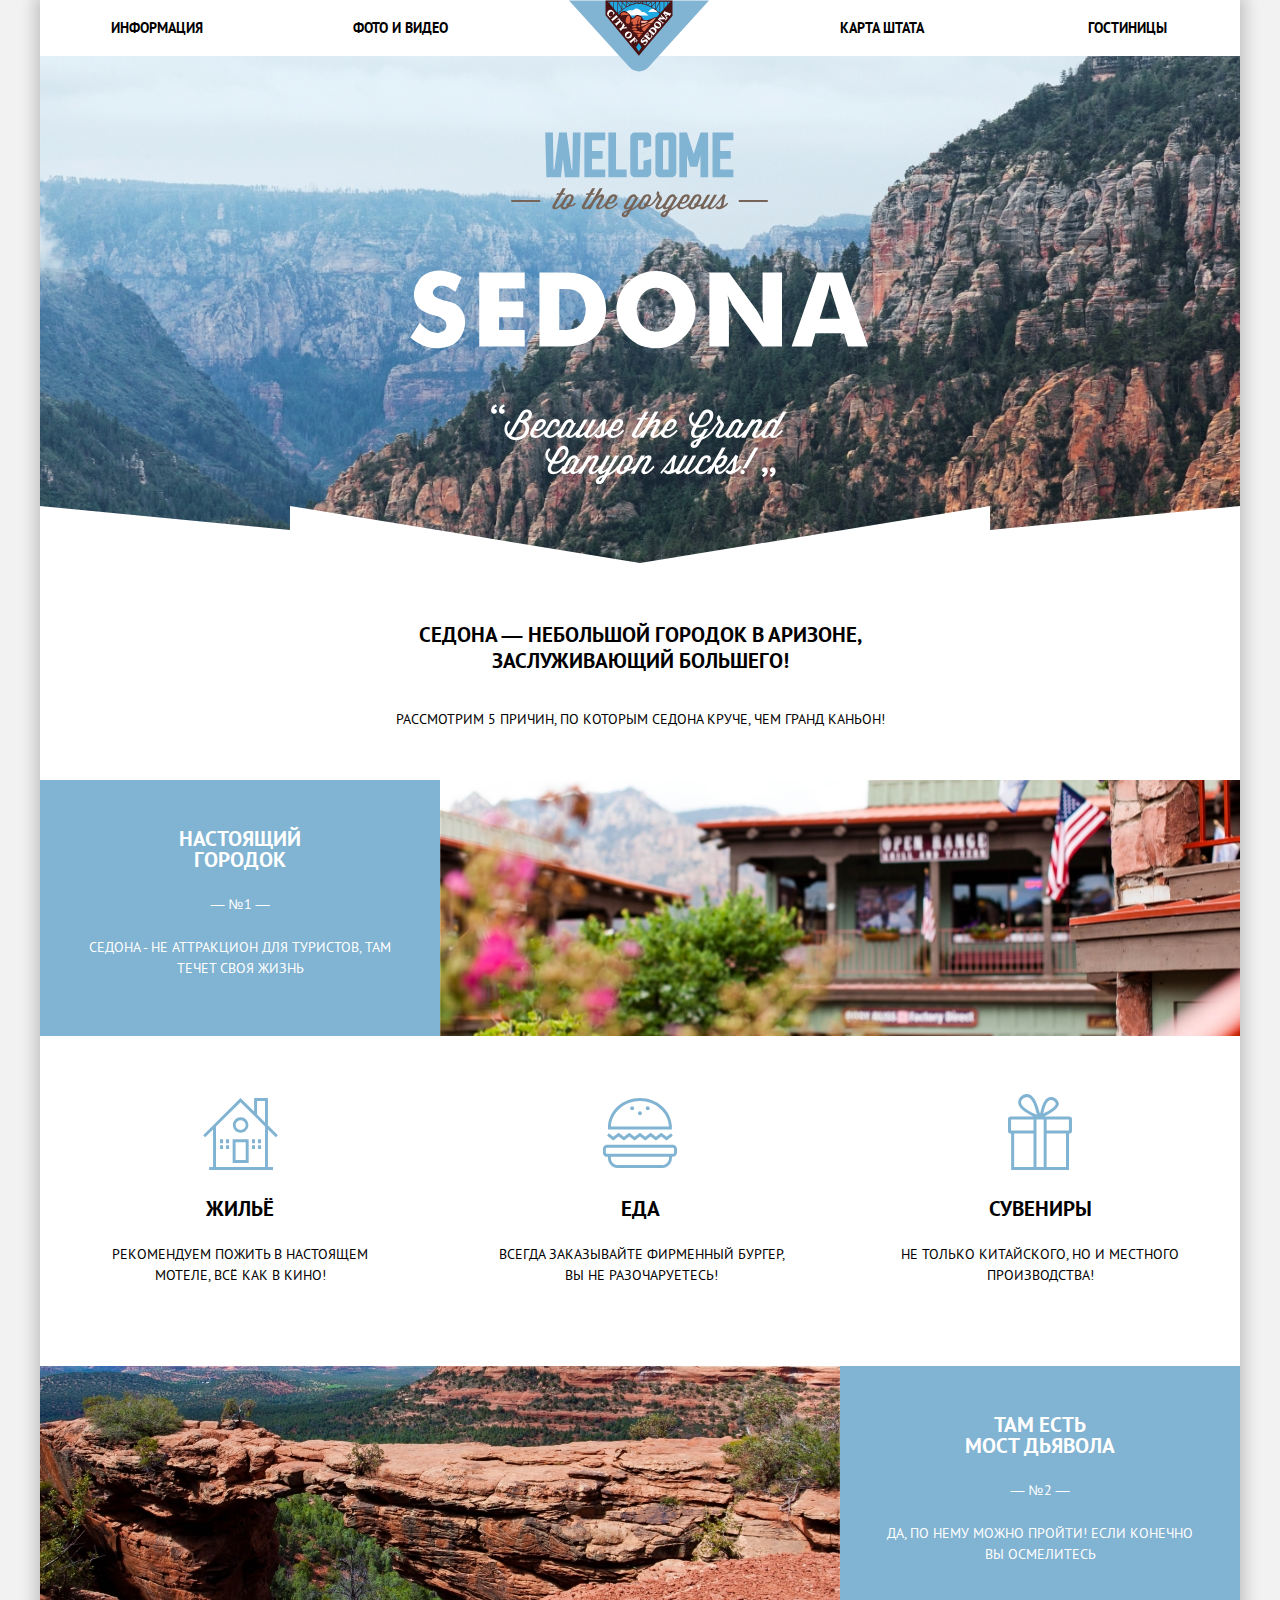
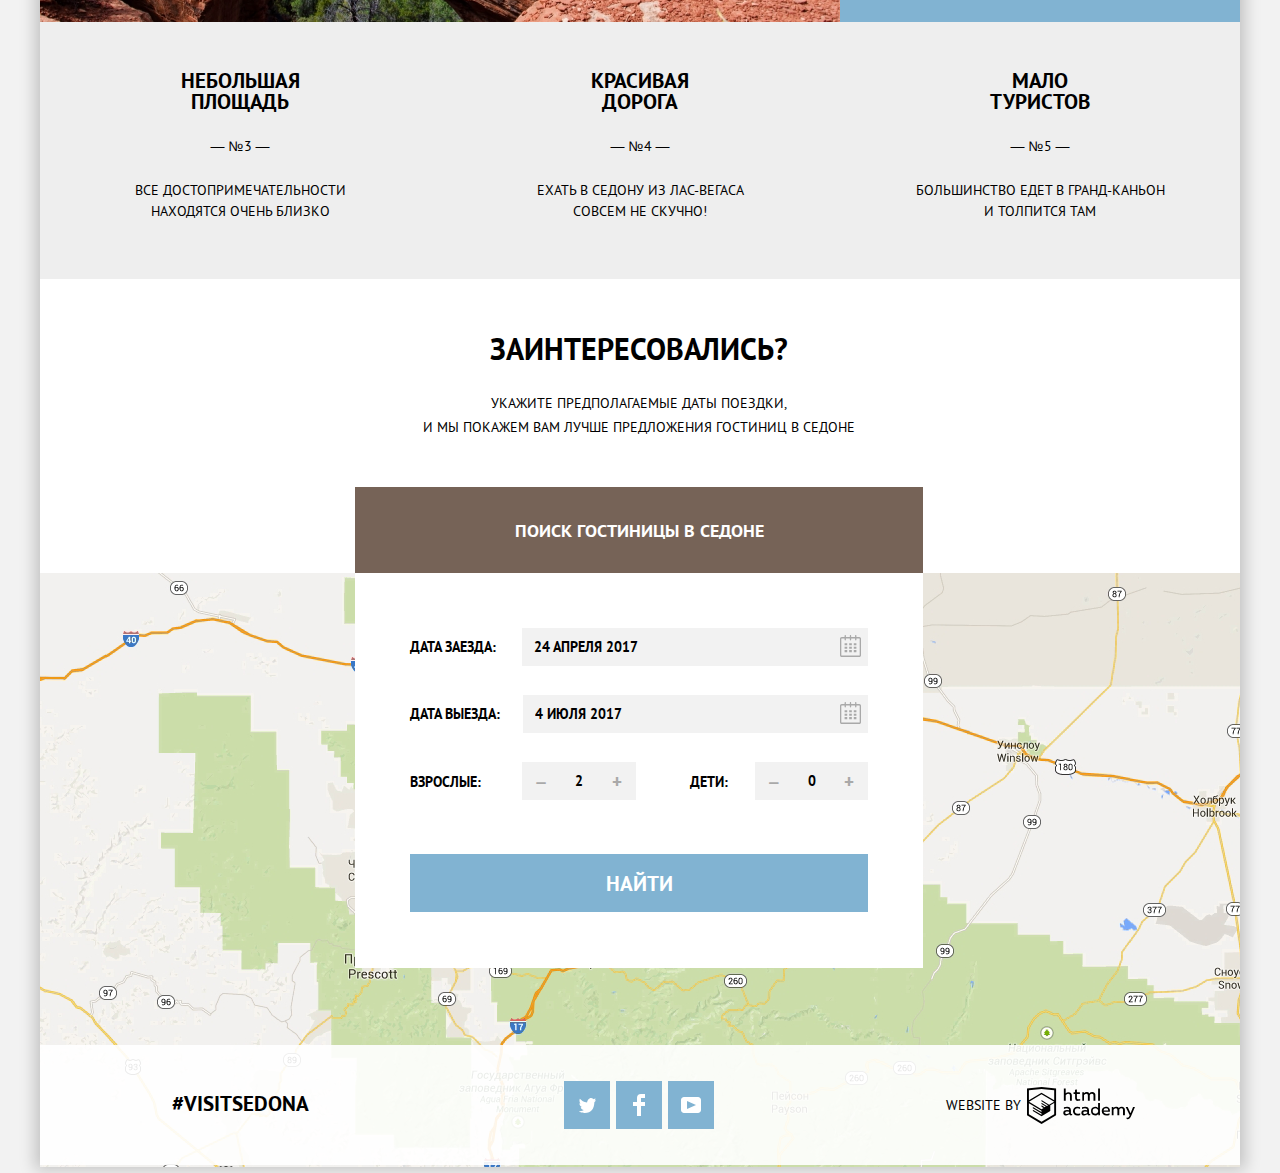
==== index.html @ ed296275 "минимизация" ====
<!DOCTYPE html>
<html lang="ru">
	<head>
		<meta charset="utf-8">
		<title>Главная | Туристический городок Седона</title>
    <link href="css/normalize.min.css" rel="stylesheet">
    <link href="css/style.min.css" rel="stylesheet">
	</head>
	<body>
		<div class="container">
      <header class="page-header">
        <a class="page-header-logo">
          <img src="img/logo-sedona.svg" width="140" height="72" alt="Логотип Седоны">
        </a>
  			<nav class="page-navigation">
  				<ul class="site-navigation reset-list">
            <li><a href="#">Информация</a></li>
  					<li><a href="#">Фото и видео</a></li>
  					<li><a href="#">Карта штата</a></li>
  					<li><a href="hotels.html">Гостиницы</a></li>
  				</ul>
  			</nav>
  		</header>

  		<main>
        <section class="intro">
          <div class="intro-img">
            <img src="img/intro-welcome.svg" width="459" height="353" alt="Welcome to the gorgeous Sedona">
          </div>
  			  <div class="intro-text">
            <h1 class="visually-hidden">Седона</h1>
    			  <p class="intro-title reset-text">Седона — небольшой городок в Аризоне, <br>заслуживающий большего!</p>
    				<p class="reset-text">Рассмотрим 5 причин, по которым Седона круче, чем Гранд Каньон!</p>
          </div>
        </section>
  			<section class="reasons">
  				<h2 class="visually-hidden">Причины посетить Седону</h2>
  			  <ol class="reasons-list reset-list">
            <li class="reason-item reason-item-blue main-reason">
              <div class="main-reason-item">
                <h3 class="reset-text">Настоящий городок</h3>
                <p class="reset-text">— №1 —</p>
                <p class="reset-text reason-item-blue-details">Седона - не аттракцион для туристов, там течет своя жизнь</p>
              </div>
              <div class="main-reason-img">
                <img src="img/city.jpg" width="800" height="256" alt="Городок">
              </div>
            </li>
            <li class="reason-item reason-item-blue main-reason">
              <div class="main-reason-img">
                <img src="img/diablobridge.jpg" width="800" height="256" alt="Мост Дьявола">
              </div>
              <div class="main-reason-item">
                <h3 class="reset-text">Там есть мост дьявола</h3>
                <p class="reset-text">— №2 —</p>
                <p class="reset-text reason-item-blue-details">Да, по нему можно пройти! Если конечно вы осмелитесь</p>
              </div>
            </li>
            <li class="main-reason">
              <ul class="reasons-gray reset-list reason-sublist">
                <li class="reason-item">
                    <div class="main-reason-item">
                      <h3 class="reset-text">Небольшая площадь</h3>
                      <p class="reset-text">— №3 —</p>
                      <p class="reset-text gray-item-details">Все достопримечательности находятся очень близко</p>
                    </div>
                </li>
                <li class="reason-item">
                  <div class="main-reason-item">
                    <h3 class="reset-text">Красивая дорога</h3>
                    <p class="reset-text">— №4 —</p>
                    <p class="reset-text gray-item-details">Ехать в Седону из Лас-Вегаса совсем не скучно!</p>
                  </div>
                </li>
                <li class="reason-item">
                  <div class="main-reason-item">
                    <h3 class="reset-text">Мало туристов</h3>
                    <p class="reset-text">— №5 —</p>
                    <p class="reset-text gray-item-details">Большинство едет в Гранд-Каньон и толпится там</p>
                  </div>
                </li>
              </ul>
            </li>
            <li class="main-reason">
              <ul class="reset-list reason-sublist">
                <li class="reason-subitem reason-subitem-house">
                  <div class="reason-subitem-details">
                    <h3 class="reset-text">Жильё</h3>
                    <p class="reset-text">Рекомендуем пожить в настоящем мотеле, всё как в кино!</p>
                  </div>
                </li>
                <li class="reason-subitem reason-subitem-food">
                  <div class="reason-subitem-details">
                    <h3 class="reset-text">Еда</h3>
                    <p class="reset-text">Всегда заказывайте фирменный бургер, вы не разочаруетесь!</p>
                  </div>
                </li>
                <li class="reason-subitem reason-subitem-gift">
                  <div class="reason-subitem-details">
                    <h3 class="reset-text">Сувениры</h3>
                    <p class="reset-text">Не только китайского, но и местного производства!</p>
                  </div>
                </li>
              </ul>
            </li>
          </ol>
        </section>

  			<section class="search-info">
          <div class="search-details">
            <p class="search-info-title reset-text">Заинтересовались?</p>
    			  <p class="reset-text">Укажите предполагаемые даты поездки,<br>и мы покажем вам лучше предложения гостиниц в Седоне</p>
    			  <button class="button button-brown" type="button">Поиск гостиницы в Седоне</button>
          </div>
          <section class="search-modal open">
            <form class="search-form" method="get" action="https://echo.htmlacademy.ru">
              <p class="search-item reset-text">
                <label class="search-data-label label-check-in" for="check-in-date">Дата заезда:</label>
                <input class="search-data-input input-check-in" placeholder="24 апреля 2017" type="text" id="check-in-date" name="check-in-date">
                <button class="button button-calendar" type="button">
                  <svg xmlns="http://www.w3.org/2000/svg" width="21" height="22" viewBox="0 0 21 22">
                    <path d="M19.251 2.025h-2.845V.648c0-.381-.294-.689-.656-.689-.363 0-.656.308-.656.689v1.377h-3.938V.648c0-.381-.294-.689-.655-.689-.363 0-.657.308-.657.689v1.377H5.906V.648c0-.381-.294-.689-.656-.689-.363 0-.657.308-.657.689v1.377H1.75C.784 2.025 0 2.847 0 3.862v16.302C0 21.179.784 22 1.75 22h17.501c.966 0 1.749-.821 1.749-1.836V3.862c0-1.015-.783-1.837-1.749-1.837zm.437 18.139a.448.448 0 0 1-.437.459H1.75a.45.45 0 0 1-.438-.459V3.862a.45.45 0 0 1 .438-.459h2.844v1.378c0 .381.294.689.657.689.362 0 .656-.308.656-.689V3.403h3.938v1.378c0 .381.294.689.657.689.361 0 .655-.308.655-.689V3.403h3.938v1.378c0 .381.293.689.656.689.362 0 .656-.308.656-.689V3.403h2.845c.241 0 .437.206.437.459v16.302z"/><path d="M4.594 8.225h2.625v2.066H4.594zM4.594 11.668h2.625v2.067H4.594zM4.594 15.112h2.625v2.066H4.594zM9.188 15.112h2.625v2.066H9.188zM9.188 11.668h2.625v2.067H9.188zM9.188 8.225h2.625v2.066H9.188zM13.781 15.112h2.625v2.066h-2.625zM13.781 11.668h2.625v2.067h-2.625zM13.781 8.225h2.625v2.066h-2.625z"/>
                  </svg>
                </button>
              </p>
              <p class="search-item reset-text">
                <label class="search-data-label label-check-out" for="check-out-date">Дата выезда:</label>
                <input class="search-data-input input-check-out"  placeholder="4 июля 2017" type="text" id="check-out-date" name="check-out-date">
                <button class="button button-calendar" type="button">
                  <svg xmlns="http://www.w3.org/2000/svg" width="21" height="22" viewBox="0 0 21 22">
                    <path d="M19.251 2.025h-2.845V.648c0-.381-.294-.689-.656-.689-.363 0-.656.308-.656.689v1.377h-3.938V.648c0-.381-.294-.689-.655-.689-.363 0-.657.308-.657.689v1.377H5.906V.648c0-.381-.294-.689-.656-.689-.363 0-.657.308-.657.689v1.377H1.75C.784 2.025 0 2.847 0 3.862v16.302C0 21.179.784 22 1.75 22h17.501c.966 0 1.749-.821 1.749-1.836V3.862c0-1.015-.783-1.837-1.749-1.837zm.437 18.139a.448.448 0 0 1-.437.459H1.75a.45.45 0 0 1-.438-.459V3.862a.45.45 0 0 1 .438-.459h2.844v1.378c0 .381.294.689.657.689.362 0 .656-.308.656-.689V3.403h3.938v1.378c0 .381.294.689.657.689.361 0 .655-.308.655-.689V3.403h3.938v1.378c0 .381.293.689.656.689.362 0 .656-.308.656-.689V3.403h2.845c.241 0 .437.206.437.459v16.302z"/><path d="M4.594 8.225h2.625v2.066H4.594zM4.594 11.668h2.625v2.067H4.594zM4.594 15.112h2.625v2.066H4.594zM9.188 15.112h2.625v2.066H9.188zM9.188 11.668h2.625v2.067H9.188zM9.188 8.225h2.625v2.066H9.188zM13.781 15.112h2.625v2.066h-2.625zM13.781 11.668h2.625v2.067h-2.625zM13.781 8.225h2.625v2.066h-2.625z"/>
                  </svg>
                </button>
              </p>
              <div class="search-item reset-text">
                <p class="search-data-adults reset-text">
                  <label class="search-data-label" for="adults">Взрослые:</label>
                  <button class="button button-remove data-adults-button" type="button">–</button>
                  <input class="search-data-input data-adults" placeholder="2" type="text" id="adults" name="adults">
                  <button class="button button-add" type="button">+</button>
                </p>
                <p class="search-data-kids reset-text">
                  <label class="search-data-label" for="kids">Дети:</label>
                  <button class="button button-remove data-kids-button" type="button">–</button>
                  <input class="search-data-input data-kids" placeholder="0" type="text" id="kids" name="kids">
                  <button class="button button-add" type="button">+</button>
                </p>
              </div>
              <button class="button button-blue button-search" type="submit">Найти</button>
            </form>
          </section>
          <div class="search-map">
            <iframe src="https://www.google.com/maps/embed?pb=!1m18!1m12!1m3!1d456729.64407999365!2d-112.04222704356388!3d34.90733396951131!2m3!1f0!2f0!3f0!3m2!1i1024!2i768!4f13.1!3m3!1m2!1s0x872da132f942b00d%3A0x5548c523fa6c8efd!2z0KHQtdC00L7QvdCwLCDQkNGA0LjQt9C-0L3QsCA4NjMzNiwg0KHQqNCQ!5e0!3m2!1sru!2sru!4v1572357104790!5m2!1sru!2sru"
              width="1200" height="594" frameborder="0" style="border:0;" allowfullscreen="">
            </iframe>
            <img src="img/map.png" width="1200" height="594" alt="Седона на карте штата Аризона">
          </div>
        </section>
  		</main>

      <footer class="page-footer page-footer-index">
        <p class="page-footer-hashtag reset-text">
        	<a  class="hashtag" href="#">#visitsedona</a>
        </p>
        <section class="page-footer-social social">
        	<h2 class="visually-hidden">Седона в соцсетях</h2>
          <ul class="reset-list social-list">
        		<li class="social-item">
              <a class="social-button" href="#" aria-label="Переход на страницу Седоны в Twitter">
                <img src="img/icons/twitter.svg" width="17" height="15" alt="Twitter">
              </a>
            </li>
        		<li class="social-item">
              <a class="social-button" href="#" aria-label="Переход на страницу Седоны в Facebook">
                <img src="img/icons/fb.svg" width="12" height="22" alt="Facebook">
              </a>
            </li>
        		<li class="social-item">
              <a class="social-button" href="#" aria-label="Переход на страницу Седоны на Youtube">
                <img src="img/icons/youtube.svg" width="20" height="16" alt="Youtube">
              </a>
            </li>
        	</ul>
        	</section>
        	<p class="page-footer-developed-by developed-by reset-text">
        		Website by
        		<a class="developed-by-link" href="https://htmlacademy.ru/intensive/htmlcss">
              <svg id="Layer_1" data-name="Layer 1" xmlns="http://www.w3.org/2000/svg" width="108" height="37" viewBox="0 0 108.08 36.85"><title>logo-htmlacademy-small1</title><path d="M44.61,26.88a2,2,0,0,0,.55-0.1v1.33a3.25,3.25,0,0,1-1.18.21,1.67,1.67,0,0,1-1.67-1,4.84,4.84,0,0,1-3.14,1.08c-1.51,0-2.91-.83-2.91-2.55,0-2.13,2-2.79,3.71-2.79a11.08,11.08,0,0,1,2.17.25v-0.3c0-1-.76-1.77-2.19-1.77a7.42,7.42,0,0,0-3,.64v-1.7a10.21,10.21,0,0,1,3.19-.55c2.36,0,3.81,1.12,3.81,3.65v3a0.54,0.54,0,0,0,.49.59h0.17Zm-6.44-1.13A1.35,1.35,0,0,0,39.63,27h0.11a3.39,3.39,0,0,0,2.41-1V24.58a9.72,9.72,0,0,0-1.81-.21c-1,0-2.16.33-2.16,1.38h0Zm12.36-6.11a5,5,0,0,1,2.57.64V22a4.08,4.08,0,0,0-2.3-.7,2.75,2.75,0,1,0,0,5.49,5,5,0,0,0,2.43-.64v1.71a6.27,6.27,0,0,1-2.76.57A4.21,4.21,0,0,1,46,24.51q0-.21,0-0.41a4.32,4.32,0,0,1,4.18-4.46h0.38Zm12.17,7.24a2,2,0,0,0,.55-0.1v1.33a3.25,3.25,0,0,1-1.18.21,1.67,1.67,0,0,1-1.67-1,4.84,4.84,0,0,1-3.14,1.08c-1.51,0-2.91-.83-2.91-2.55,0-2.13,2-2.79,3.71-2.79a11.08,11.08,0,0,1,2.17.25v-0.3c0-1-.76-1.77-2.19-1.77a7.42,7.42,0,0,0-3,.64v-1.7a10.21,10.21,0,0,1,3.19-.55c2.36,0,3.81,1.12,3.81,3.65v3a0.54,0.54,0,0,0,.49.59h0.17Zm-6.44-1.13A1.35,1.35,0,0,0,57.73,27h0.11a3.39,3.39,0,0,0,2.41-1V24.58a9.72,9.72,0,0,0-1.81-.21c-1.06,0-2.16.33-2.16,1.38h0ZM73,16V28.2H71.35V26.88a3.88,3.88,0,0,1-3.19,1.54,4.4,4.4,0,0,1,0-8.78,3.81,3.81,0,0,1,3,1.3V16H73Zm-4.53,5.22a2.76,2.76,0,1,0,0,5.52A2.86,2.86,0,0,0,71.15,25V23A2.91,2.91,0,0,0,68.49,21.27ZM79,19.64c3.31,0,4.46,2.68,3.92,5.09H76.7c0.21,1.5,1.67,2.11,3.19,2.11a6.11,6.11,0,0,0,2.64-.59v1.6a7.14,7.14,0,0,1-3,.57C77,28.42,74.78,27,74.78,24a4.18,4.18,0,0,1,4-4.39H79Zm0.09,1.54a2.28,2.28,0,0,0-2.44,2.1v0.06H81.3A2,2,0,0,0,79.13,21.18Zm5.73,7V19.87h1.65v1a3.81,3.81,0,0,1,2.78-1.27A2.86,2.86,0,0,1,91.89,21a4.12,4.12,0,0,1,2.91-1.33A3.06,3.06,0,0,1,98,23V28.2h-1.9V23.05a1.59,1.59,0,0,0-1.42-1.75H94.42a2.8,2.8,0,0,0-2.07,1.12V28.2h-1.9V23.05A1.59,1.59,0,0,0,89,21.31H88.8a3,3,0,0,0-2.21,1.29v5.63H84.86Zm21.31-8.33h1.9l-3.91,9.46c-0.9,2.17-2.09,2.86-3.35,2.86a4.76,4.76,0,0,1-1.1-.14V30.46a2.86,2.86,0,0,0,.85.12c0.9,0,1.58-.64,2.07-1.9l0.17-.42-4-8.4h2l2.86,6.29ZM38.73,1.46V6.22a3.81,3.81,0,0,1,2.7-1.14,3.25,3.25,0,0,1,3.44,3.4v5.15H43V8.72a1.81,1.81,0,0,0-1.61-2h-0.3a2.93,2.93,0,0,0-2.32,1.39v5.52h-1.9V1.46h1.9ZM49.94,2.31v3h3V6.91h-3v3.81c0,1.1.5,1.46,1.58,1.46a4.49,4.49,0,0,0,1.69-.33v1.6A6.8,6.8,0,0,1,51,13.8a2.55,2.55,0,0,1-2.86-2.74V6.89H46.58V5.26h1.5V2.74Zm5.4,11.31V5.28H57v1A3.81,3.81,0,0,1,59.77,5a2.86,2.86,0,0,1,2.6,1.33A4.12,4.12,0,0,1,65.28,5,3.06,3.06,0,0,1,68.44,8.4v5.21h-1.9V8.46a1.59,1.59,0,0,0-1.42-1.75H64.89a2.8,2.8,0,0,0-2.07,1.12v5.78h-1.9V8.46A1.59,1.59,0,0,0,59.5,6.71H59.27A3,3,0,0,0,57.06,8v5.63H55.34ZM71.17,1.45H73V13.6H71.17V1.45ZM14.71,0H14.55L0,1.54V28.21l14.55,8.66,14.55-8.66V1.54Zm12.5,27.1L14.55,34.64,1.9,27.12V16.18l12.59,7.5V25L5.86,19.9v1.31l8.68,5.21v1.39L5.87,22.65V24l8.68,5.21,8.75-5.24V18.31L27.2,16V27.12Zm0-12.53-3.48,2-1.6,1L14.51,13v1.31L21,18.23H21l-0.14.09-1,.54-5.37-3.2V17l4.24,2.52-1,.67-3.2-1.9v1.31l2.1,1.24L14.5,22.1,2,14.65,14.51,7.11Zm0-1.32L14.49,5.76,1.91,13.25v-10L14.56,1.92,27.21,3.25v10h0Z" transform="translate(0 -0.02)" fill="#231f20"/>
              </svg>
        		</a>
        	</p>
      </footer>
    </div>
		<script src="js/index-form-script.min.js"></script>
	</body>
</html>
---- css/style.min.css ----
@-webkit-keyframes bounce{0%{-webkit-transform:translateY(-2000px);transform:translateY(-2000px)}70%{-webkit-transform:translateY(30px);transform:translateY(30px)}90%{-webkit-transform:translateY(-10px);transform:translateY(-10px)}to{-webkit-transform:translateY(0);transform:translateY(0)}}@keyframes bounce{0%{-webkit-transform:translateY(-2000px);transform:translateY(-2000px)}70%{-webkit-transform:translateY(30px);transform:translateY(30px)}90%{-webkit-transform:translateY(-10px);transform:translateY(-10px)}to{-webkit-transform:translateY(0);transform:translateY(0)}}@-webkit-keyframes shake{0%,to{-webkit-transform:translateX(0);transform:translateX(0)}10%,30%,50%,70%,90%{-webkit-transform:translateX(-10px);transform:translateX(-10px)}20%,40%,60%,80%{-webkit-transform:translateX(10px);transform:translateX(10px)}}@keyframes shake{0%,to{-webkit-transform:translateX(0);transform:translateX(0)}10%,30%,50%,70%,90%{-webkit-transform:translateX(-10px);transform:translateX(-10px)}20%,40%,60%,80%{-webkit-transform:translateX(10px);transform:translateX(10px)}}@font-face{font-family:'PT Sans';font-weight:400;font-style:normal;src:local('PTSans-Regular'),url(../fonts/ptsans.woff2) format('woff2'),url(../fonts/ptsans.woff) format('woff')}@font-face{font-family:'PT Sans';font-weight:700;font-style:normal;src:local('PTSans-Bold'),url(../fonts/ptsansbold.woff2) format('woff2'),url(../fonts/ptsansbold.woff) format('woff')}html{box-sizing:border-box}*,::after,::before{box-sizing:inherit}.reset-list,body{margin:0;padding:0}body{text-transform:uppercase;color:#000;background-color:#f2f2f2;font-family:"PT Sans","Arial",sans-serif;font-size:14px;font-weight:400;line-height:21px}a{text-decoration:none}img{max-width:100%}.container{width:1200px;margin:0 auto;background-color:#fff;box-shadow:0 0 15px 5px rgba(0,1,1,.2)}.reset-list{list-style:none}.reset-text{margin:0}.button{text-align:center;vertical-align:middle;text-transform:uppercase;color:#fff;border:0;background-color:#fff;font-size:14px;font-weight:700;line-height:21px}.button-brown{width:568px;height:86px;background-color:#766357}.search-details .button-brown{margin-top:18px;padding-right:117px;padding-left:117px;font-size:18px}.button-search,.social-button{display:flex;align-items:center;justify-content:center;width:46px;height:48px;color:#fff;background-color:#81b3d2}.button-search{margin-top:54px;font-size:21px}.button-blue{width:458px;height:58px;background-color:#81b3d2}.button-add,.button-remove{width:38px;height:38px;color:#a9a9a9;background-color:#f2f2f2;font-size:19px}.button-add:hover,.button-remove:hover,.site-navigation a{color:#000}.button-add:active,.button-remove:active,.site-navigation a[href]:hover{color:#81b3d2}.button-brown:hover{background-color:#604e43}.button-brown:active{color:rgba(132,120,112,.3);background-color:#503e33}.button-search:hover,.hotel-info .button-blue:hover,.social-button:hover{background-color:#669ec0}.button-search:active,.hotel-info .button-blue:active,.social-button:active{color:rgba(135,181,209,.3);background-color:#5496bd}.button-outline-white{color:#fff;border:1px solid #fff;background:0 0;font-weight:400}.hotel-info .button-brown,.page-footer-index .developed-by-link{margin-left:6px}.hotel-button{padding:4px 16px}.page-header{position:relative;padding-top:15px;padding-bottom:15px}.page-footer,.page-navigation{color:#000;font-size:14px;font-weight:700;line-height:26px}.site-navigation{display:flex}.page-header-logo{position:absolute;top:0;left:50%;width:140px;margin-left:-71px}.site-navigation li{width:300px}.site-navigation li:nth-child(1){padding-left:71px;text-align:left}.site-navigation li:nth-child(2){padding-left:13px;text-align:left}.site-navigation li:nth-child(3){padding-right:16px;text-align:right}.site-navigation li:nth-child(4){padding-right:73px;text-align:right}.site-navigation a[href]:active{color:#b2b2b2}.site-navigation-current a{color:#766357}.page-footer{display:flex;align-items:center;min-height:120px}.page-footer-index{position:relative;z-index:3;margin-top:-128px;background-color:rgba(255,255,255,.9)}.hashtag{color:#000;font-size:21px;font-weight:700;line-height:26px}.social-list{display:flex;justify-content:center;width:100%;margin-left:-1px}.social-list li:nth-child(1){margin-left:0}.social-list li:nth-child(2),.social-list li:nth-child(3){margin-left:6px}.developed-by{display:flex;align-items:center;justify-content:center;width:197px;font-weight:400}.page-footer-developed-by,.page-footer-hashtag,.page-footer-social{width:400px;text-align:center}.developed-by-link{margin-top:9px;margin-left:12px}.button-calendar:hover path,.developed-by-link path{fill:#000}.button-calendar:active path,.developed-by-link:hover path{fill:#81b3d2}.button-calendar path,.developed-by-link:active path{fill:#a9a9a9}.search-modal{position:relative;z-index:3;display:none}.open{display:block;-webkit-animation:bounce .6s;animation:bounce .6s}.open-error{-webkit-animation:shake .6s;animation:shake .6s}.search-form{position:absolute;left:50%;width:568px;margin-left:-285px;padding:55px 55px 56px;background-color:#fff}.search-item{position:relative;display:flex;align-items:center;margin-bottom:29px;font-size:14px;font-weight:700;line-height:26px}.label-check-in{width:88px}.label-check-out{width:92px}.search-data-input{border:2px solid #f2f2f2;background-color:#f2f2f2;font:inherit}.input-check-in,.input-check-out{width:346px;height:38px;padding-left:10px;text-transform:uppercase}.input-check-in{margin-left:24px}.input-check-out{margin-left:21px}.search-item input:hover{background-color:#ebebeb}.search-item input:focus{background-color:#fff}.search-data-input::-webkit-input-placeholder{color:#000;font-size:14px;line-height:26px}.search-data-input::-moz-placeholder{color:#000;font-size:14px;line-height:26px}.search-data-input:-ms-input-placeholder,.search-data-input::-ms-input-placeholder{color:#000;font-size:14px;line-height:26px}.search-data-input::placeholder{color:#000;font-size:14px;line-height:26px}.button-calendar{position:absolute;top:0;left:95%;margin-top:6px;margin-left:-11px;background:0 0}.search-data-adults,.search-data-kids{display:flex;align-items:center;width:50%;font-weight:700}.search-data-kids .search-data-label{margin-top:1px;margin-left:51px}.search-data-adults .search-data-label{margin-top:1px}.data-adults,.data-kids{width:38px;height:38px;text-align:center}.data-adults-button{margin-left:41px}.data-kids-button{margin-left:27px}.search-info{display:flex;flex-direction:column}.search-map{position:relative}.search-map img{position:absolute;z-index:1;top:0;left:0}.search-map iframe{position:relative;z-index:2;border:0}.filters{min-height:217px}.filter-form{display:flex;padding:27px 0 31px 69px;color:#fff;background-color:#d7e8f2;background-image:url(../img/filter-background.png);background-position:0 -295px;font-size:14px;line-height:21px}.filter-form fieldset{margin:0;padding:0;border:0}.filter-form fieldset:nth-child(2){width:255px}.filter-form fieldset:nth-child(3){width:326px}.filter-price fieldset{width:320px;margin-left:auto}.filter-form legend{font-size:16px;font-weight:700}.filter-range{width:330px;text-transform:uppercase;color:#fff}.filter-range-title{margin-bottom:9px;text-align:left;font-size:16px;font-weight:600;line-height:21px}.price-controls{position:relative;height:36px;margin-bottom:20px;border:2px solid #fff;border-radius:2px;font-size:0}.price-controls::after{position:absolute;top:50%;left:50%;width:2px;height:22px;content:"";-webkit-transform:translate(-50%,-50%);transform:translate(-50%,-50%);background:#fff}.price-controls label{display:inline-block;cursor:pointer;vertical-align:top;font-size:14px;line-height:38px}.price-controls .max-price,.price-controls .min-price{width:80px;margin-top:-2px;margin-left:66px}.price-controls input{width:50px;margin:0;color:inherit;border:0;background:0 0;font:inherit}.range-controls{position:relative;margin-bottom:33px}.range-controls .scale{height:2px;background:rgba(255,255,255,.3)}.range-controls .bar{width:80%;height:2px;background:#fff}.range-toggle{position:absolute;top:-9px;box-sizing:content-box;width:4px;height:4px;cursor:pointer;border:8px solid #fff;border-radius:50%;background:#ababab;box-shadow:0 2px 1px 0 rgba(0,1,1,.2)}.range-toggle:hover{border-width:9px;background:#1c4f80}.range-toggle-min{left:0}.range-toggle-max{left:79%}.button-transparent{display:block;width:137px;margin-left:84px;padding:6px 35px;cursor:pointer;text-transform:uppercase;color:#fff;border:2px solid #fff;border-radius:2px;background:0 0;font-size:14px;line-height:20px}.button-transparent:hover{color:#000;background:#fff}.filter-input:disabled{opacity:.5;color:#6a6a6a}.filter-form ul{width:210px}.filter-item{display:flex;padding-top:25px;padding-left:39px}.filter-item input{display:none}.filter-item label{position:relative;display:block;margin-left:4px;cursor:pointer;-webkit-user-select:none;-moz-user-select:none;-ms-user-select:none;user-select:none}.filter-item input:focus+label,.filter-item input:hover+label{color:#fff}.filter-item input:checked+label::after{position:absolute;top:-1px;left:-40px;width:27px;height:23px;content:"";background-image:url(../img/icons/checkbox-on.svg);background-repeat:no-repeat;background-position:0 0}.filter-item input+label::after{position:absolute;top:-1px;left:-42px;width:27px;height:23px;content:"";background-image:url(../img/icons/checkbox-off.svg);background-repeat:no-repeat;background-position:0 0}.filter-item input:disabled+label::after{background-image:url(../img/icons/checkbox-disabled-off.svg)}.filter-item input:disabled:checked+label::after{background-image:url(../img/icons/checkbox-disabled-on.svg)}.filter-price{width:480px;text-align:left}.intro{display:flex;flex-direction:column;background-color:#d7e8f2;background-image:url(../img/intro-mask.svg),url(../img/background-photo.jpg);background-repeat:no-repeat;background-position:0 450px,0 -83px}.intro .intro-img{width:459px;margin-top:76px;margin-left:370px;background:0 0}.intro-text{width:1200px;margin-top:72px;padding:59px 281px 15px;text-align:center;background-color:#fff}.intro-text p{margin-bottom:35px}.intro-title{font-size:21px;font-weight:700;line-height:26px}.visually-hidden{position:absolute;overflow:hidden;clip:rect(0 0 0 0);width:1px;height:1px;margin:-1px;padding:0;border:0}.reason-sublist{display:flex}.reason-subitem{width:400px;padding:162px 47px 80px}.reason-item,.reason-subitem{text-align:center}.reason-item{display:flex}.reason-item h3,.reason-subitem-details h3{font-size:21px;font-weight:700}.reason-subitem-details h3{margin-bottom:25px}.reason-subitem-food,.reason-subitem-gift,.reason-subitem-house{background-image:url(../img/icons/house.svg);background-repeat:no-repeat;background-position:top 62px left 50%}.reason-subitem-food,.reason-subitem-gift{background-image:url(../img/icons/food.svg)}.reason-subitem-food p{margin-left:3px}.reason-subitem-gift{background-image:url(../img/icons/gift.svg);background-position:top 58px left 50%}.reasons-list{display:flex;flex-direction:column;margin:0;padding:0}.main-reason{display:flex}.main-reason:nth-child(1){order:1}.main-reason:nth-child(2){order:3}.main-reason:nth-child(3){order:4}.main-reason:nth-child(4){order:2}.main-reason-item{width:400px;padding:48px 42px 57px}.main-reason-item h3{margin:0 83px}.main-reason-item p{margin:24px 10px 0}.main-reason-item .reason-item-blue-details{margin-top:22px;margin-right:5px;margin-left:5px}.main-reason-img{width:800px;height:256px}.reasons-list .reason-item-blue{color:#fff;background-color:#81b3d2}.reasons-gray{background-color:#eee}.main-reason-item .gray-item-details{margin-top:23px;margin-right:28px;margin-left:28px}.search-details{width:568px;margin:58px 315px 0;background-color:#fff}.search-details p{margin-bottom:30px;text-align:center;line-height:24px}.search-info-title{margin-bottom:18px;font-size:30px;font-weight:700;line-height:36px}.hotels-info{display:flex;flex-direction:column}.result-list-item h3,.results-total{font-size:21px;font-weight:700;line-height:26px}.result-sort-item a,.sort h2{font-size:12px;font-weight:400;line-height:18px}.sort h2{width:75px;margin-top:36px;margin-left:5px}.result-sort-item{margin-top:33px}.result-sort-item a{text-decoration:underline;color:#b2b2b2;-webkit-text-decoration-color:#81b3d2;text-decoration-color:#81b3d2;-webkit-text-decoration-style:dotted;text-decoration-style:dotted}.result-sort-item a[href]:hover{color:#81b3d2}.result-sort-item a[href]:active{text-decoration:none;color:#000}.sort-direction-button{fill:#b2b2b2}.sort-direction-button:hover{fill:#000}.sort-direction-button-current,.sort-direction-button:active{fill:#81b3d2}.result-sort-item-current a{text-decoration:none;color:#81b3d2}.results-list{display:flex;flex-direction:column;background-color:#fefefe;font-size:14px;font-weight:400;line-height:21px}.result-list-item{display:flex}.hotel-rating{width:110px;margin-top:49px;margin-left:2px;text-align:center;color:#666;background-color:#f2f2f2}.search-results{display:flex;flex-direction:column}.hotel,.results-wrapper{border-bottom:1px solid #e7e7e7}.results-wrapper{display:flex;justify-content:space-between}.results-total{width:135px;margin-top:30px;margin-bottom:30px;margin-left:71px}.sort{display:flex;width:970px}.sort-by-category{display:flex;width:280px}.sort-by-priority{display:flex;width:40px;margin-left:495px}.sort-by-category .result-sort-item:nth-child(1){width:49px;margin-left:40px}.sort-by-category .result-sort-item:nth-child(2){width:49px;margin-left:33px}.sort-by-category .result-sort-item:nth-child(3){width:76px;margin-left:33px}.sort-by-priority .result-sort-item{width:11px;margin-left:10px}.hotel{align-items:flex-start}.hotel-details,.hotel-img,.hotel-info{margin-top:30px}.hotel-img{width:135px;height:90px;margin-bottom:30px;margin-left:71px}.hotel-info{width:544px;margin-right:236px;margin-left:30px;text-align:left}.hotel-info h3{margin-top:-7px;margin-bottom:10px}.hotel-type-price{display:flex;width:inherit;margin-bottom:16px}.hotel-type,.hotel-type-price p{width:110px}.hotel-price{width:142px;margin-left:6px}.hotel-details{width:150px}.hotel-stars-four,.hotel-stars-three,.hotel-stars-two{width:95px;height:17px;margin-left:21px;background-image:url(../img/icons/star.svg);background-repeat:repeat}.hotel-stars-three,.hotel-stars-two{width:71px;margin-left:44px}.hotel-stars-two{width:47px;margin-left:68px}
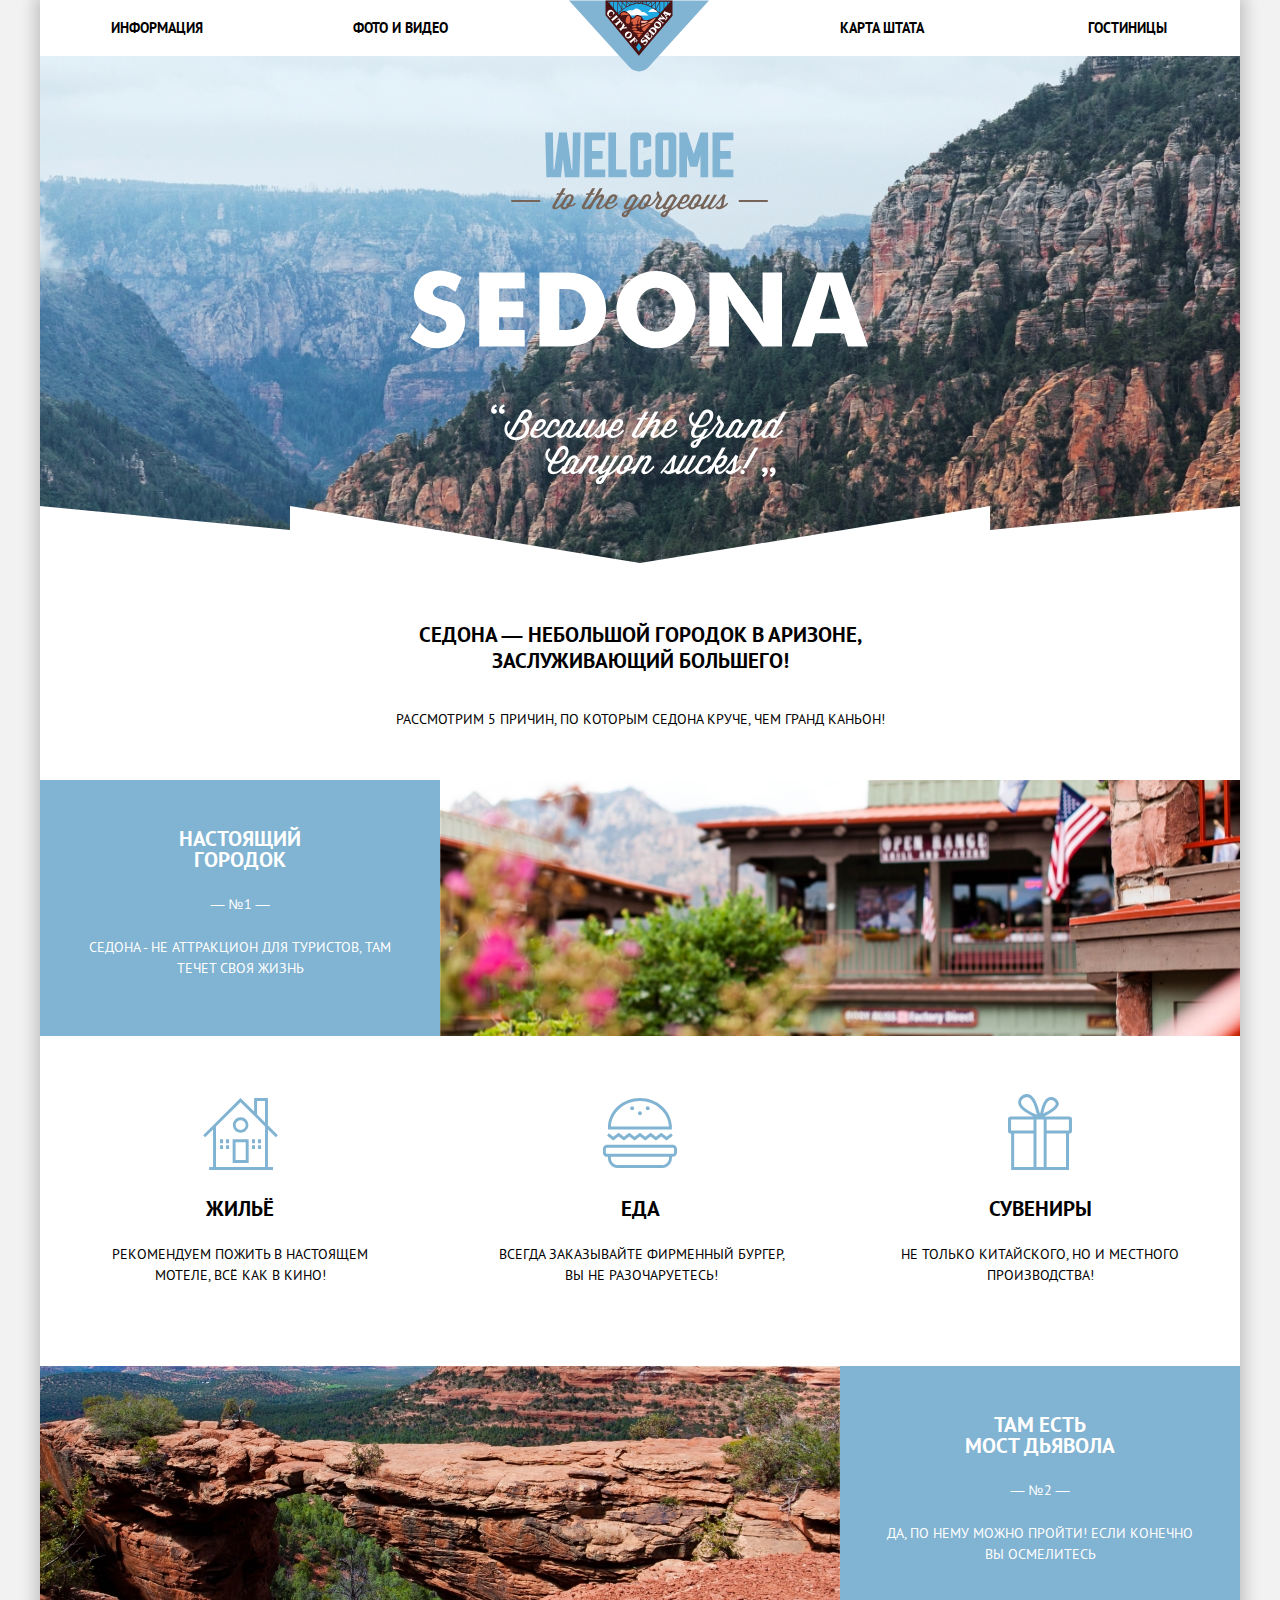
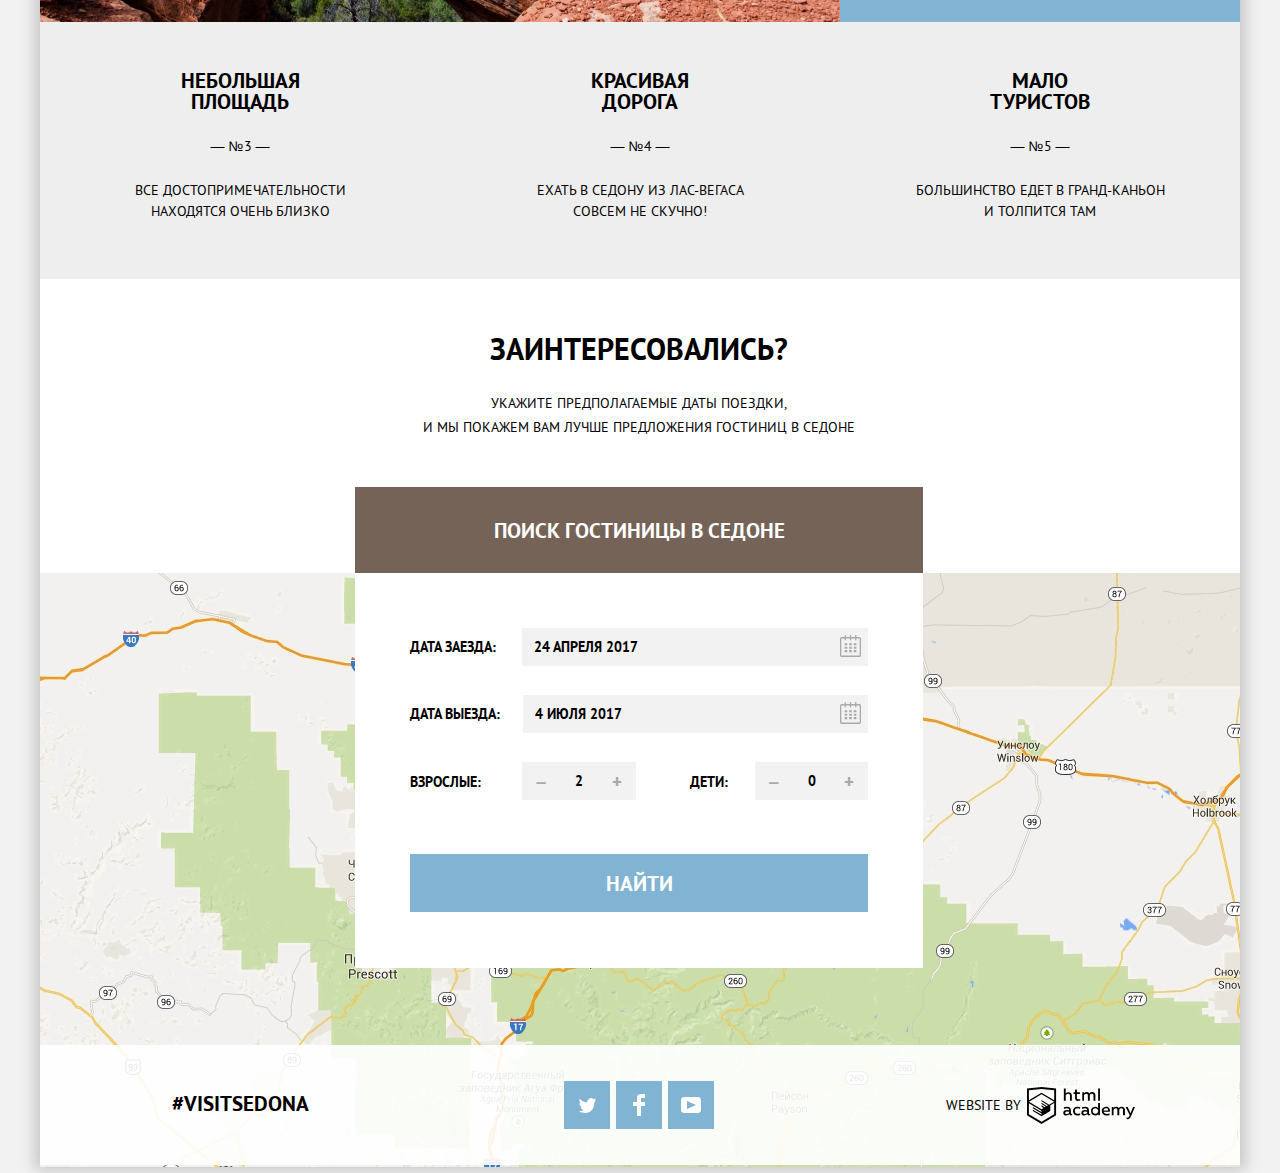
==== commit de9647d7: "валидность" ====
--- a/index.html
+++ b/index.html
@@ -151,7 +151,7 @@
           </section>
           <div class="search-map">
             <iframe src="https://www.google.com/maps/embed?pb=!1m18!1m12!1m3!1d456729.64407999365!2d-112.04222704356388!3d34.90733396951131!2m3!1f0!2f0!3f0!3m2!1i1024!2i768!4f13.1!3m3!1m2!1s0x872da132f942b00d%3A0x5548c523fa6c8efd!2z0KHQtdC00L7QvdCwLCDQkNGA0LjQt9C-0L3QsCA4NjMzNiwg0KHQqNCQ!5e0!3m2!1sru!2sru!4v1572357104790!5m2!1sru!2sru"
-              width="1200" height="594" frameborder="0" style="border:0;" allowfullscreen="">
+              width="1200" height="594" style="border:0;" allowfullscreen="">
             </iframe>
             <img src="img/map.png" width="1200" height="594" alt="Седона на карте штата Аризона">
           </div>
--- a/css/style.min.css
+++ b/css/style.min.css
@@ -1 +1 @@
-@-webkit-keyframes bounce{0%{-webkit-transform:translateY(-2000px);transform:translateY(-2000px)}70%{-webkit-transform:translateY(30px);transform:translateY(30px)}90%{-webkit-transform:translateY(-10px);transform:translateY(-10px)}to{-webkit-transform:translateY(0);transform:translateY(0)}}@keyframes bounce{0%{-webkit-transform:translateY(-2000px);transform:translateY(-2000px)}70%{-webkit-transform:translateY(30px);transform:translateY(30px)}90%{-webkit-transform:translateY(-10px);transform:translateY(-10px)}to{-webkit-transform:translateY(0);transform:translateY(0)}}@-webkit-keyframes shake{0%,to{-webkit-transform:translateX(0);transform:translateX(0)}10%,30%,50%,70%,90%{-webkit-transform:translateX(-10px);transform:translateX(-10px)}20%,40%,60%,80%{-webkit-transform:translateX(10px);transform:translateX(10px)}}@keyframes shake{0%,to{-webkit-transform:translateX(0);transform:translateX(0)}10%,30%,50%,70%,90%{-webkit-transform:translateX(-10px);transform:translateX(-10px)}20%,40%,60%,80%{-webkit-transform:translateX(10px);transform:translateX(10px)}}@font-face{font-family:'PT Sans';font-weight:400;font-style:normal;src:local('PTSans-Regular'),url(../fonts/ptsans.woff2) format('woff2'),url(../fonts/ptsans.woff) format('woff')}@font-face{font-family:'PT Sans';font-weight:700;font-style:normal;src:local('PTSans-Bold'),url(../fonts/ptsansbold.woff2) format('woff2'),url(../fonts/ptsansbold.woff) format('woff')}html{box-sizing:border-box}*,::after,::before{box-sizing:inherit}.reset-list,body{margin:0;padding:0}body{text-transform:uppercase;color:#000;background-color:#f2f2f2;font-family:"PT Sans","Arial",sans-serif;font-size:14px;font-weight:400;line-height:21px}a{text-decoration:none}img{max-width:100%}.container{width:1200px;margin:0 auto;background-color:#fff;box-shadow:0 0 15px 5px rgba(0,1,1,.2)}.reset-list{list-style:none}.reset-text{margin:0}.button{text-align:center;vertical-align:middle;text-transform:uppercase;color:#fff;border:0;background-color:#fff;font-size:14px;font-weight:700;line-height:21px}.button-brown{width:568px;height:86px;background-color:#766357}.search-details .button-brown{margin-top:18px;padding-right:117px;padding-left:117px;font-size:18px}.button-search,.social-button{display:flex;align-items:center;justify-content:center;width:46px;height:48px;color:#fff;background-color:#81b3d2}.button-search{margin-top:54px;font-size:21px}.button-blue{width:458px;height:58px;background-color:#81b3d2}.button-add,.button-remove{width:38px;height:38px;color:#a9a9a9;background-color:#f2f2f2;font-size:19px}.button-add:hover,.button-remove:hover,.site-navigation a{color:#000}.button-add:active,.button-remove:active,.site-navigation a[href]:hover{color:#81b3d2}.button-brown:hover{background-color:#604e43}.button-brown:active{color:rgba(132,120,112,.3);background-color:#503e33}.button-search:hover,.hotel-info .button-blue:hover,.social-button:hover{background-color:#669ec0}.button-search:active,.hotel-info .button-blue:active,.social-button:active{color:rgba(135,181,209,.3);background-color:#5496bd}.button-outline-white{color:#fff;border:1px solid #fff;background:0 0;font-weight:400}.hotel-info .button-brown,.page-footer-index .developed-by-link{margin-left:6px}.hotel-button{padding:4px 16px}.page-header{position:relative;padding-top:15px;padding-bottom:15px}.page-footer,.page-navigation{color:#000;font-size:14px;font-weight:700;line-height:26px}.site-navigation{display:flex}.page-header-logo{position:absolute;top:0;left:50%;width:140px;margin-left:-71px}.site-navigation li{width:300px}.site-navigation li:nth-child(1){padding-left:71px;text-align:left}.site-navigation li:nth-child(2){padding-left:13px;text-align:left}.site-navigation li:nth-child(3){padding-right:16px;text-align:right}.site-navigation li:nth-child(4){padding-right:73px;text-align:right}.site-navigation a[href]:active{color:#b2b2b2}.site-navigation-current a{color:#766357}.page-footer{display:flex;align-items:center;min-height:120px}.page-footer-index{position:relative;z-index:3;margin-top:-128px;background-color:rgba(255,255,255,.9)}.hashtag{color:#000;font-size:21px;font-weight:700;line-height:26px}.social-list{display:flex;justify-content:center;width:100%;margin-left:-1px}.social-list li:nth-child(1){margin-left:0}.social-list li:nth-child(2),.social-list li:nth-child(3){margin-left:6px}.developed-by{display:flex;align-items:center;justify-content:center;width:197px;font-weight:400}.page-footer-developed-by,.page-footer-hashtag,.page-footer-social{width:400px;text-align:center}.developed-by-link{margin-top:9px;margin-left:12px}.button-calendar:hover path,.developed-by-link path{fill:#000}.button-calendar:active path,.developed-by-link:hover path{fill:#81b3d2}.button-calendar path,.developed-by-link:active path{fill:#a9a9a9}.search-modal{position:relative;z-index:3;display:none}.open{display:block;-webkit-animation:bounce .6s;animation:bounce .6s}.open-error{-webkit-animation:shake .6s;animation:shake .6s}.search-form{position:absolute;left:50%;width:568px;margin-left:-285px;padding:55px 55px 56px;background-color:#fff}.search-item{position:relative;display:flex;align-items:center;margin-bottom:29px;font-size:14px;font-weight:700;line-height:26px}.label-check-in{width:88px}.label-check-out{width:92px}.search-data-input{border:2px solid #f2f2f2;background-color:#f2f2f2;font:inherit}.input-check-in,.input-check-out{width:346px;height:38px;padding-left:10px;text-transform:uppercase}.input-check-in{margin-left:24px}.input-check-out{margin-left:21px}.search-item input:hover{background-color:#ebebeb}.search-item input:focus{background-color:#fff}.search-data-input::-webkit-input-placeholder{color:#000;font-size:14px;line-height:26px}.search-data-input::-moz-placeholder{color:#000;font-size:14px;line-height:26px}.search-data-input:-ms-input-placeholder,.search-data-input::-ms-input-placeholder{color:#000;font-size:14px;line-height:26px}.search-data-input::placeholder{color:#000;font-size:14px;line-height:26px}.button-calendar{position:absolute;top:0;left:95%;margin-top:6px;margin-left:-11px;background:0 0}.search-data-adults,.search-data-kids{display:flex;align-items:center;width:50%;font-weight:700}.search-data-kids .search-data-label{margin-top:1px;margin-left:51px}.search-data-adults .search-data-label{margin-top:1px}.data-adults,.data-kids{width:38px;height:38px;text-align:center}.data-adults-button{margin-left:41px}.data-kids-button{margin-left:27px}.search-info{display:flex;flex-direction:column}.search-map{position:relative}.search-map img{position:absolute;z-index:1;top:0;left:0}.search-map iframe{position:relative;z-index:2;border:0}.filters{min-height:217px}.filter-form{display:flex;padding:27px 0 31px 69px;color:#fff;background-color:#d7e8f2;background-image:url(../img/filter-background.png);background-position:0 -295px;font-size:14px;line-height:21px}.filter-form fieldset{margin:0;padding:0;border:0}.filter-form fieldset:nth-child(2){width:255px}.filter-form fieldset:nth-child(3){width:326px}.filter-price fieldset{width:320px;margin-left:auto}.filter-form legend{font-size:16px;font-weight:700}.filter-range{width:330px;text-transform:uppercase;color:#fff}.filter-range-title{margin-bottom:9px;text-align:left;font-size:16px;font-weight:600;line-height:21px}.price-controls{position:relative;height:36px;margin-bottom:20px;border:2px solid #fff;border-radius:2px;font-size:0}.price-controls::after{position:absolute;top:50%;left:50%;width:2px;height:22px;content:"";-webkit-transform:translate(-50%,-50%);transform:translate(-50%,-50%);background:#fff}.price-controls label{display:inline-block;cursor:pointer;vertical-align:top;font-size:14px;line-height:38px}.price-controls .max-price,.price-controls .min-price{width:80px;margin-top:-2px;margin-left:66px}.price-controls input{width:50px;margin:0;color:inherit;border:0;background:0 0;font:inherit}.range-controls{position:relative;margin-bottom:33px}.range-controls .scale{height:2px;background:rgba(255,255,255,.3)}.range-controls .bar{width:80%;height:2px;background:#fff}.range-toggle{position:absolute;top:-9px;box-sizing:content-box;width:4px;height:4px;cursor:pointer;border:8px solid #fff;border-radius:50%;background:#ababab;box-shadow:0 2px 1px 0 rgba(0,1,1,.2)}.range-toggle:hover{border-width:9px;background:#1c4f80}.range-toggle-min{left:0}.range-toggle-max{left:79%}.button-transparent{display:block;width:137px;margin-left:84px;padding:6px 35px;cursor:pointer;text-transform:uppercase;color:#fff;border:2px solid #fff;border-radius:2px;background:0 0;font-size:14px;line-height:20px}.button-transparent:hover{color:#000;background:#fff}.filter-input:disabled{opacity:.5;color:#6a6a6a}.filter-form ul{width:210px}.filter-item{display:flex;padding-top:25px;padding-left:39px}.filter-item input{display:none}.filter-item label{position:relative;display:block;margin-left:4px;cursor:pointer;-webkit-user-select:none;-moz-user-select:none;-ms-user-select:none;user-select:none}.filter-item input:focus+label,.filter-item input:hover+label{color:#fff}.filter-item input:checked+label::after{position:absolute;top:-1px;left:-40px;width:27px;height:23px;content:"";background-image:url(../img/icons/checkbox-on.svg);background-repeat:no-repeat;background-position:0 0}.filter-item input+label::after{position:absolute;top:-1px;left:-42px;width:27px;height:23px;content:"";background-image:url(../img/icons/checkbox-off.svg);background-repeat:no-repeat;background-position:0 0}.filter-item input:disabled+label::after{background-image:url(../img/icons/checkbox-disabled-off.svg)}.filter-item input:disabled:checked+label::after{background-image:url(../img/icons/checkbox-disabled-on.svg)}.filter-price{width:480px;text-align:left}.intro{display:flex;flex-direction:column;background-color:#d7e8f2;background-image:url(../img/intro-mask.svg),url(../img/background-photo.jpg);background-repeat:no-repeat;background-position:0 450px,0 -83px}.intro .intro-img{width:459px;margin-top:76px;margin-left:370px;background:0 0}.intro-text{width:1200px;margin-top:72px;padding:59px 281px 15px;text-align:center;background-color:#fff}.intro-text p{margin-bottom:35px}.intro-title{font-size:21px;font-weight:700;line-height:26px}.visually-hidden{position:absolute;overflow:hidden;clip:rect(0 0 0 0);width:1px;height:1px;margin:-1px;padding:0;border:0}.reason-sublist{display:flex}.reason-subitem{width:400px;padding:162px 47px 80px}.reason-item,.reason-subitem{text-align:center}.reason-item{display:flex}.reason-item h3,.reason-subitem-details h3{font-size:21px;font-weight:700}.reason-subitem-details h3{margin-bottom:25px}.reason-subitem-food,.reason-subitem-gift,.reason-subitem-house{background-image:url(../img/icons/house.svg);background-repeat:no-repeat;background-position:top 62px left 50%}.reason-subitem-food,.reason-subitem-gift{background-image:url(../img/icons/food.svg)}.reason-subitem-food p{margin-left:3px}.reason-subitem-gift{background-image:url(../img/icons/gift.svg);background-position:top 58px left 50%}.reasons-list{display:flex;flex-direction:column;margin:0;padding:0}.main-reason{display:flex}.main-reason:nth-child(1){order:1}.main-reason:nth-child(2){order:3}.main-reason:nth-child(3){order:4}.main-reason:nth-child(4){order:2}.main-reason-item{width:400px;padding:48px 42px 57px}.main-reason-item h3{margin:0 83px}.main-reason-item p{margin:24px 10px 0}.main-reason-item .reason-item-blue-details{margin-top:22px;margin-right:5px;margin-left:5px}.main-reason-img{width:800px;height:256px}.reasons-list .reason-item-blue{color:#fff;background-color:#81b3d2}.reasons-gray{background-color:#eee}.main-reason-item .gray-item-details{margin-top:23px;margin-right:28px;margin-left:28px}.search-details{width:568px;margin:58px 315px 0;background-color:#fff}.search-details p{margin-bottom:30px;text-align:center;line-height:24px}.search-info-title{margin-bottom:18px;font-size:30px;font-weight:700;line-height:36px}.hotels-info{display:flex;flex-direction:column}.result-list-item h3,.results-total{font-size:21px;font-weight:700;line-height:26px}.result-sort-item a,.sort h2{font-size:12px;font-weight:400;line-height:18px}.sort h2{width:75px;margin-top:36px;margin-left:5px}.result-sort-item{margin-top:33px}.result-sort-item a{text-decoration:underline;color:#b2b2b2;-webkit-text-decoration-color:#81b3d2;text-decoration-color:#81b3d2;-webkit-text-decoration-style:dotted;text-decoration-style:dotted}.result-sort-item a[href]:hover{color:#81b3d2}.result-sort-item a[href]:active{text-decoration:none;color:#000}.sort-direction-button{fill:#b2b2b2}.sort-direction-button:hover{fill:#000}.sort-direction-button-current,.sort-direction-button:active{fill:#81b3d2}.result-sort-item-current a{text-decoration:none;color:#81b3d2}.results-list{display:flex;flex-direction:column;background-color:#fefefe;font-size:14px;font-weight:400;line-height:21px}.result-list-item{display:flex}.hotel-rating{width:110px;margin-top:49px;margin-left:2px;text-align:center;color:#666;background-color:#f2f2f2}.search-results{display:flex;flex-direction:column}.hotel,.results-wrapper{border-bottom:1px solid #e7e7e7}.results-wrapper{display:flex;justify-content:space-between}.results-total{width:135px;margin-top:30px;margin-bottom:30px;margin-left:71px}.sort{display:flex;width:970px}.sort-by-category{display:flex;width:280px}.sort-by-priority{display:flex;width:40px;margin-left:495px}.sort-by-category .result-sort-item:nth-child(1){width:49px;margin-left:40px}.sort-by-category .result-sort-item:nth-child(2){width:49px;margin-left:33px}.sort-by-category .result-sort-item:nth-child(3){width:76px;margin-left:33px}.sort-by-priority .result-sort-item{width:11px;margin-left:10px}.hotel{align-items:flex-start}.hotel-details,.hotel-img,.hotel-info{margin-top:30px}.hotel-img{width:135px;height:90px;margin-bottom:30px;margin-left:71px}.hotel-info{width:544px;margin-right:236px;margin-left:30px;text-align:left}.hotel-info h3{margin-top:-7px;margin-bottom:10px}.hotel-type-price{display:flex;width:inherit;margin-bottom:16px}.hotel-type,.hotel-type-price p{width:110px}.hotel-price{width:142px;margin-left:6px}.hotel-details{width:150px}.hotel-stars-four,.hotel-stars-three,.hotel-stars-two{width:95px;height:17px;margin-left:21px;background-image:url(../img/icons/star.svg);background-repeat:repeat}.hotel-stars-three,.hotel-stars-two{width:71px;margin-left:44px}.hotel-stars-two{width:47px;margin-left:68px}
+@-webkit-keyframes bounce{0%{-webkit-transform:translateY(-2000px);transform:translateY(-2000px)}70%{-webkit-transform:translateY(30px);transform:translateY(30px)}90%{-webkit-transform:translateY(-10px);transform:translateY(-10px)}to{-webkit-transform:translateY(0);transform:translateY(0)}}@keyframes bounce{0%{-webkit-transform:translateY(-2000px);transform:translateY(-2000px)}70%{-webkit-transform:translateY(30px);transform:translateY(30px)}90%{-webkit-transform:translateY(-10px);transform:translateY(-10px)}to{-webkit-transform:translateY(0);transform:translateY(0)}}@-webkit-keyframes shake{0%,to{-webkit-transform:translateX(0);transform:translateX(0)}10%,30%,50%,70%,90%{-webkit-transform:translateX(-10px);transform:translateX(-10px)}20%,40%,60%,80%{-webkit-transform:translateX(10px);transform:translateX(10px)}}@keyframes shake{0%,to{-webkit-transform:translateX(0);transform:translateX(0)}10%,30%,50%,70%,90%{-webkit-transform:translateX(-10px);transform:translateX(-10px)}20%,40%,60%,80%{-webkit-transform:translateX(10px);transform:translateX(10px)}}@font-face{font-family:'PT Sans';font-weight:400;font-style:normal;src:local('PTSans-Regular'),url(../fonts/ptsans.woff2) format('woff2'),url(../fonts/ptsans.woff) format('woff')}@font-face{font-family:'PT Sans';font-weight:700;font-style:normal;src:local('PTSans-Bold'),url(../fonts/ptsansbold.woff2) format('woff2'),url(../fonts/ptsansbold.woff) format('woff')}html{box-sizing:border-box}*,::after,::before{box-sizing:inherit}.reset-list,body{margin:0;padding:0}body{text-transform:uppercase;color:#000;background-color:#f2f2f2;font-family:"PT Sans","Arial",sans-serif;font-size:14px;font-weight:400;line-height:21px}a{text-decoration:none}img{max-width:100%}.container{width:1200px;margin:0 auto;background-color:#fff;box-shadow:0 0 15px 5px rgba(0,1,1,.2)}.reset-list{list-style:none}.reset-text{margin:0}.button{text-align:center;vertical-align:middle;text-transform:uppercase;color:#fff;border:0;background-color:#fff;font-size:14px;font-weight:700;line-height:21px}.button-brown{width:568px;height:86px;background-color:#766357}.search-details .button-brown{margin-top:18px;padding-right:117px;padding-left:117px;font-size:21px}.button-search,.social-button{display:flex;align-items:center;justify-content:center;width:46px;height:48px;color:#fff;background-color:#81b3d2}.button-search{margin-top:54px;font-size:21px}.button-blue{width:458px;height:58px;background-color:#81b3d2}.button-add,.button-remove{width:38px;height:38px;color:#a9a9a9;background-color:#f2f2f2;font-size:19px}.button-add:hover,.button-remove:hover,.site-navigation a{color:#000}.button-add:active,.button-remove:active,.site-navigation a[href]:hover{color:#81b3d2}.button-brown:hover{background-color:#604e43}.button-brown:active{color:rgba(132,120,112,.3);background-color:#503e33}.button-search:hover,.hotel-info .button-blue:hover,.social-button:hover{background-color:#669ec0}.button-search:active,.hotel-info .button-blue:active,.social-button:active{color:rgba(135,181,209,.3);background-color:#5496bd}.button-outline-white{color:#fff;border:1px solid #fff;background:0 0;font-weight:400}.hotel-info .button-brown,.page-footer-index .developed-by-link{margin-left:6px}.hotel-button{padding:4px 16px}.page-header{position:relative;padding-top:15px;padding-bottom:15px}.page-footer,.page-navigation{color:#000;font-size:14px;font-weight:700;line-height:26px}.site-navigation{display:flex}.page-header-logo{position:absolute;top:0;left:50%;width:140px;margin-left:-71px}.site-navigation li{width:300px}.site-navigation li:nth-child(1){padding-left:71px;text-align:left}.site-navigation li:nth-child(2){padding-left:13px;text-align:left}.site-navigation li:nth-child(3){padding-right:16px;text-align:right}.site-navigation li:nth-child(4){padding-right:73px;text-align:right}.site-navigation a[href]:active{color:#b2b2b2}.site-navigation-current a{color:#766357}.page-footer{display:flex;align-items:center;min-height:120px}.page-footer-index{position:relative;z-index:3;margin-top:-128px;background-color:rgba(255,255,255,.9)}.hashtag{color:#000;font-size:21px;font-weight:700;line-height:26px}.social-list{display:flex;justify-content:center;width:100%;margin-left:-1px}.social-list li:nth-child(1){margin-left:0}.social-list li:nth-child(2),.social-list li:nth-child(3){margin-left:6px}.developed-by{display:flex;align-items:center;justify-content:center;width:197px;font-weight:400}.page-footer-developed-by,.page-footer-hashtag,.page-footer-social{width:400px;text-align:center}.developed-by-link{margin-top:9px;margin-left:12px}.button-calendar:hover path,.developed-by-link path{fill:#000}.button-calendar:active path,.developed-by-link:hover path{fill:#81b3d2}.button-calendar path,.developed-by-link:active path{fill:#a9a9a9}.search-modal{position:relative;z-index:3;display:none}.open{display:block;-webkit-animation:bounce .6s;animation:bounce .6s}.open-error{-webkit-animation:shake .6s;animation:shake .6s}.search-form{position:absolute;left:50%;width:568px;margin-left:-285px;padding:55px 55px 56px;background-color:#fff}.search-item{position:relative;display:flex;align-items:center;margin-bottom:29px;font-size:14px;font-weight:700;line-height:26px}.label-check-in{width:88px}.label-check-out{width:92px}.search-data-input{border:2px solid #f2f2f2;background-color:#f2f2f2;font:inherit}.input-check-in,.input-check-out{width:346px;height:38px;padding-left:10px;text-transform:uppercase}.input-check-in{margin-left:24px}.input-check-out{margin-left:21px}.search-item input:hover{background-color:#ebebeb}.search-item input:focus{background-color:#fff}.search-data-input::-webkit-input-placeholder{color:#000;font-size:14px;line-height:26px}.search-data-input::-moz-placeholder{color:#000;font-size:14px;line-height:26px}.search-data-input:-ms-input-placeholder,.search-data-input::-ms-input-placeholder{color:#000;font-size:14px;line-height:26px}.search-data-input::placeholder{color:#000;font-size:14px;line-height:26px}.button-calendar{position:absolute;top:0;left:95%;margin-top:6px;margin-left:-11px;background:0 0}.search-data-adults,.search-data-kids{display:flex;align-items:center;width:50%;font-weight:700}.search-data-kids .search-data-label{margin-top:1px;margin-left:51px}.search-data-adults .search-data-label{margin-top:1px}.data-adults,.data-kids{width:38px;height:38px;text-align:center}.data-adults-button{margin-left:41px}.data-kids-button{margin-left:27px}.search-info{display:flex;flex-direction:column}.search-map{position:relative}.search-map img{position:absolute;z-index:1;top:0;left:0}.search-map iframe{position:relative;z-index:2;border:0}.filters{min-height:217px}.filter-form{display:flex;padding:27px 0 31px 69px;color:#fff;background-color:#d7e8f2;background-image:url(../img/filter-background.png);background-position:0 -295px;font-size:14px;line-height:21px}.filter-form fieldset{margin:0;padding:0;border:0}.filter-form fieldset:nth-child(2){width:255px}.filter-form fieldset:nth-child(3){width:326px}.filter-price fieldset{width:320px;margin-left:auto}.filter-form legend{font-size:16px;font-weight:700}.filter-range{width:330px;text-transform:uppercase;color:#fff}.filter-range-title{margin-bottom:9px;text-align:left;font-size:16px;font-weight:600;line-height:21px}.price-controls{position:relative;height:36px;margin-bottom:20px;border:2px solid #fff;border-radius:2px;font-size:0}.price-controls::after{position:absolute;top:50%;left:50%;width:2px;height:22px;content:"";-webkit-transform:translate(-50%,-50%);transform:translate(-50%,-50%);background:#fff}.price-controls label{display:inline-block;cursor:pointer;vertical-align:top;font-size:14px;line-height:38px}.price-controls .max-price,.price-controls .min-price{width:80px;margin-top:-2px;margin-left:66px}.price-controls input{width:50px;margin:0;color:inherit;border:0;background:0 0;font:inherit}.range-controls{position:relative;margin-bottom:33px}.range-controls .scale{height:2px;background:rgba(255,255,255,.3)}.range-controls .bar{width:80%;height:2px;background:#fff}.range-toggle{position:absolute;top:-9px;box-sizing:content-box;width:4px;height:4px;cursor:pointer;border:8px solid #fff;border-radius:50%;background:#ababab;box-shadow:0 2px 1px 0 rgba(0,1,1,.2)}.range-toggle:hover{border-width:9px;background:#1c4f80}.range-toggle-min{left:0}.range-toggle-max{left:79%}.button-transparent{display:block;width:137px;margin-left:84px;padding:6px 35px;cursor:pointer;text-transform:uppercase;color:#fff;border:2px solid #fff;border-radius:2px;background:0 0;font-size:14px;line-height:20px}.button-transparent:hover{color:#000;background:#fff}.filter-input:disabled{opacity:.5;color:#6a6a6a}.filter-form ul{width:210px}.filter-item{display:flex;padding-top:25px;padding-left:39px}.filter-item input{display:none}.filter-item label{position:relative;display:block;margin-left:4px;cursor:pointer;-webkit-user-select:none;-moz-user-select:none;-ms-user-select:none;user-select:none}.filter-item input:focus+label,.filter-item input:hover+label{color:#fff}.filter-item input:checked+label::after{position:absolute;top:-1px;left:-40px;width:27px;height:23px;content:"";background-image:url(../img/icons/checkbox-on.svg);background-repeat:no-repeat;background-position:0 0}.filter-item input+label::after{position:absolute;top:-1px;left:-42px;width:27px;height:23px;content:"";background-image:url(../img/icons/checkbox-off.svg);background-repeat:no-repeat;background-position:0 0}.filter-item input:disabled+label::after{background-image:url(../img/icons/checkbox-disabled-off.svg)}.filter-item input:disabled:checked+label::after{background-image:url(../img/icons/checkbox-disabled-on.svg)}.filter-price{width:480px;text-align:left}.intro{display:flex;flex-direction:column;background-color:#d7e8f2;background-image:url(../img/intro-mask.svg),url(../img/background-photo.jpg);background-repeat:no-repeat;background-position:0 450px,0 -83px}.intro .intro-img{width:459px;margin-top:76px;margin-left:370px;background:0 0}.intro-text{width:1200px;margin-top:72px;padding:59px 281px 15px;text-align:center;background-color:#fff}.intro-text p{margin-bottom:35px}.intro-title{font-size:21px;font-weight:700;line-height:26px}.visually-hidden{position:absolute;overflow:hidden;clip:rect(0 0 0 0);width:1px;height:1px;margin:-1px;padding:0;border:0}.reason-sublist{display:flex}.reason-subitem{width:400px;padding:162px 47px 80px}.reason-item,.reason-subitem{text-align:center}.reason-item{display:flex}.reason-item h3,.reason-subitem-details h3{font-size:21px;font-weight:700}.reason-subitem-details h3{margin-bottom:25px}.reason-subitem-food,.reason-subitem-gift,.reason-subitem-house{background-image:url(../img/icons/house.svg);background-repeat:no-repeat;background-position:top 62px left 50%}.reason-subitem-food,.reason-subitem-gift{background-image:url(../img/icons/food.svg)}.reason-subitem-food p{margin-left:3px}.reason-subitem-gift{background-image:url(../img/icons/gift.svg);background-position:top 58px left 50%}.reasons-list{display:flex;flex-direction:column;margin:0;padding:0}.main-reason{display:flex}.main-reason:nth-child(1){order:1}.main-reason:nth-child(2){order:3}.main-reason:nth-child(3){order:4}.main-reason:nth-child(4){order:2}.main-reason-item{width:400px;padding:48px 42px 57px}.main-reason-item h3{margin:0 83px}.main-reason-item p{margin:24px 10px 0}.main-reason-item .reason-item-blue-details{margin-top:22px;margin-right:5px;margin-left:5px}.main-reason-img{width:800px;height:256px}.reasons-list .reason-item-blue{color:#fff;background-color:#81b3d2}.reasons-gray{background-color:#eee}.main-reason-item .gray-item-details{margin-top:23px;margin-right:28px;margin-left:28px}.search-details{width:568px;margin:58px 315px 0;background-color:#fff}.search-details p{margin-bottom:30px;text-align:center;line-height:24px}.search-info-title{margin-bottom:18px;font-size:30px;font-weight:700;line-height:36px}.hotels-info{display:flex;flex-direction:column}.result-list-item h3,.results-total{font-size:21px;font-weight:700;line-height:26px}.result-sort-item a,.sort h2{font-size:12px;font-weight:400;line-height:18px}.sort h2{width:75px;margin-top:36px;margin-left:5px}.result-sort-item{margin-top:33px}.result-sort-item a{text-decoration:underline;color:#b2b2b2;-webkit-text-decoration-color:#81b3d2;text-decoration-color:#81b3d2;-webkit-text-decoration-style:dotted;text-decoration-style:dotted}.result-sort-item a[href]:hover{color:#81b3d2}.result-sort-item a[href]:active{text-decoration:none;color:#000}.sort-direction-button{fill:#b2b2b2}.sort-direction-button:hover{fill:#000}.sort-direction-button-current,.sort-direction-button:active{fill:#81b3d2}.result-sort-item-current a{text-decoration:none;color:#81b3d2}.results-list{display:flex;flex-direction:column;background-color:#fefefe;font-size:14px;font-weight:400;line-height:21px}.result-list-item{display:flex}.hotel-rating{width:110px;margin-top:49px;margin-left:2px;text-align:center;color:#666;background-color:#f2f2f2}.search-results{display:flex;flex-direction:column}.hotel,.results-wrapper{border-bottom:1px solid #e7e7e7}.results-wrapper{display:flex;justify-content:space-between}.results-total{width:135px;margin-top:30px;margin-bottom:30px;margin-left:71px}.sort{display:flex;width:970px}.sort-by-category{display:flex;width:280px}.sort-by-priority{display:flex;width:40px;margin-left:495px}.sort-by-category .result-sort-item:nth-child(1){width:49px;margin-left:40px}.sort-by-category .result-sort-item:nth-child(2){width:49px;margin-left:33px}.sort-by-category .result-sort-item:nth-child(3){width:76px;margin-left:33px}.sort-by-priority .result-sort-item{width:11px;margin-left:10px}.hotel{align-items:flex-start}.hotel-details,.hotel-img,.hotel-info{margin-top:30px}.hotel-img{width:135px;height:90px;margin-bottom:30px;margin-left:71px}.hotel-info{width:544px;margin-right:236px;margin-left:30px;text-align:left}.hotel-info h3{margin-top:-7px;margin-bottom:10px}.hotel-type-price{display:flex;width:inherit;margin-bottom:16px}.hotel-type,.hotel-type-price p{width:110px}.hotel-price{width:142px;margin-left:6px}.hotel-details{width:150px}.hotel-stars-four,.hotel-stars-three,.hotel-stars-two{width:95px;height:17px;margin-left:21px;background-image:url(../img/icons/star.svg);background-repeat:repeat}.hotel-stars-three,.hotel-stars-two{width:71px;margin-left:44px}.hotel-stars-two{width:47px;margin-left:68px}
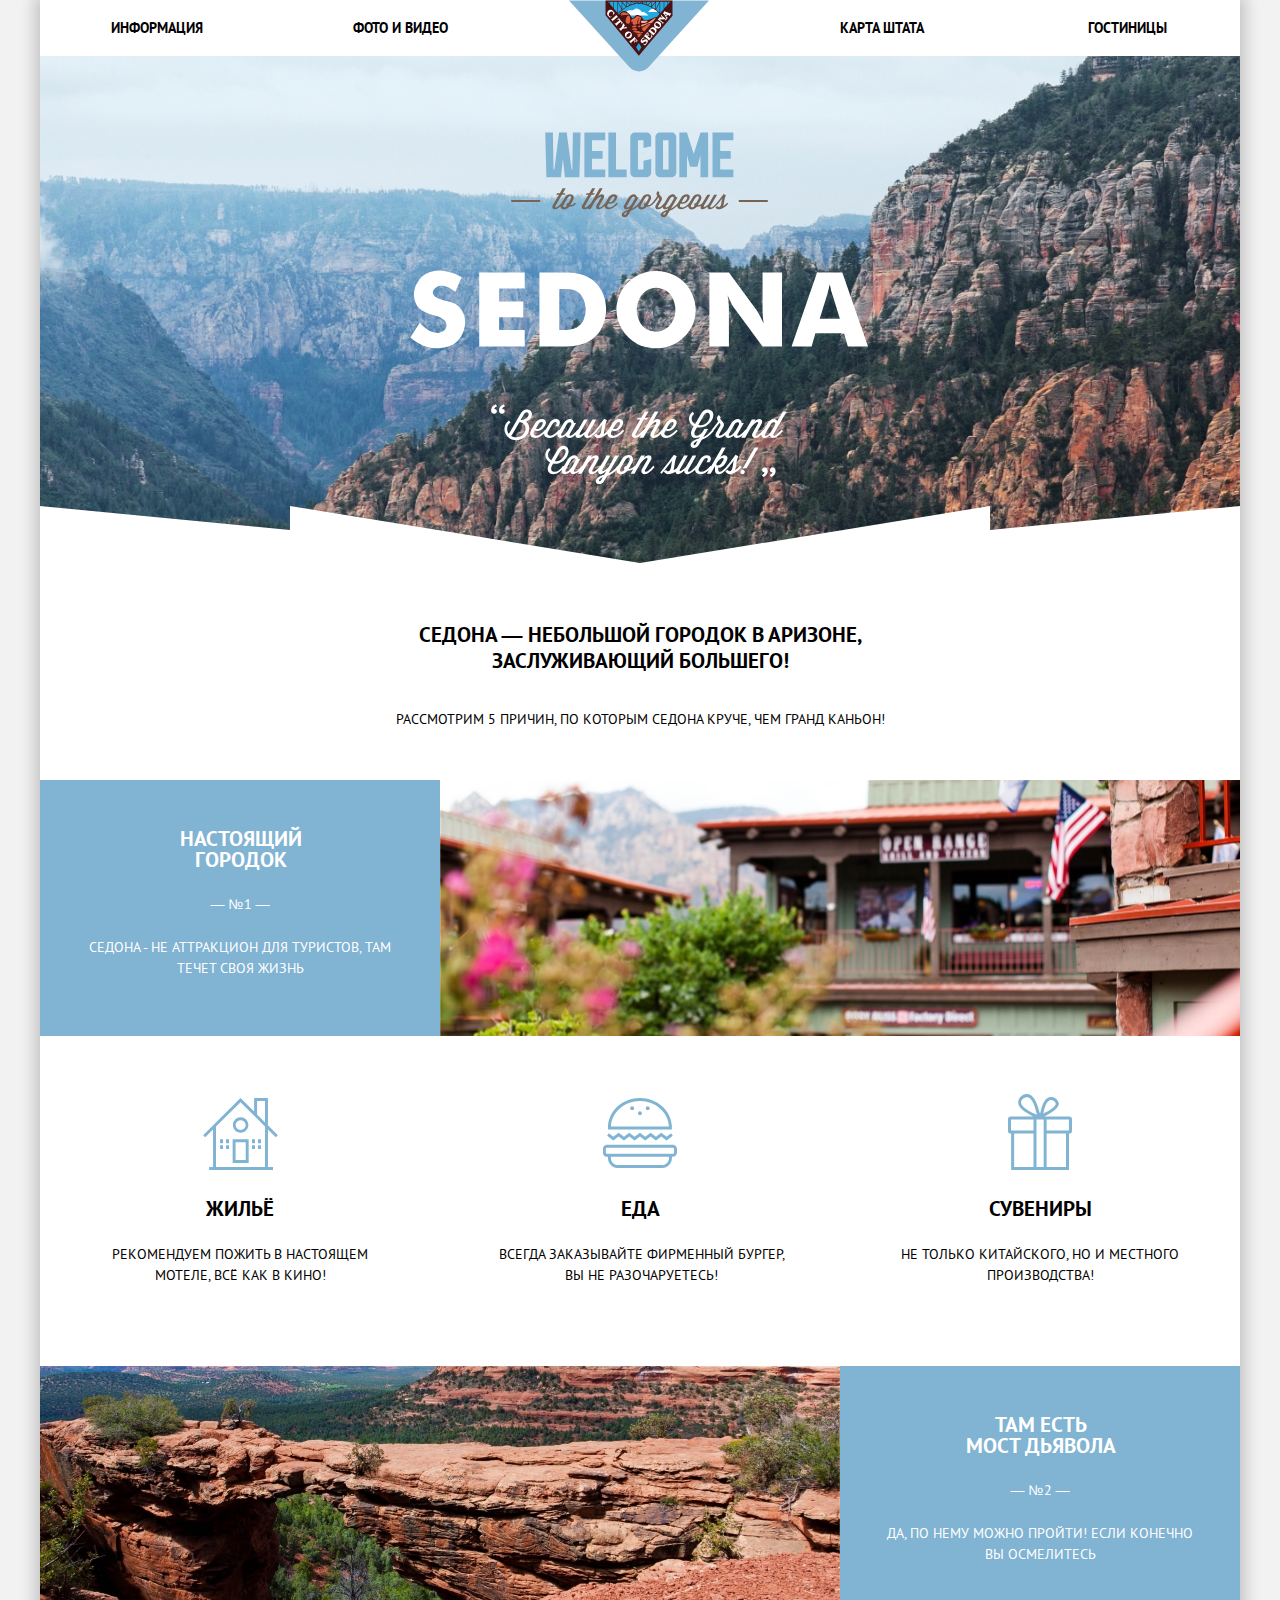
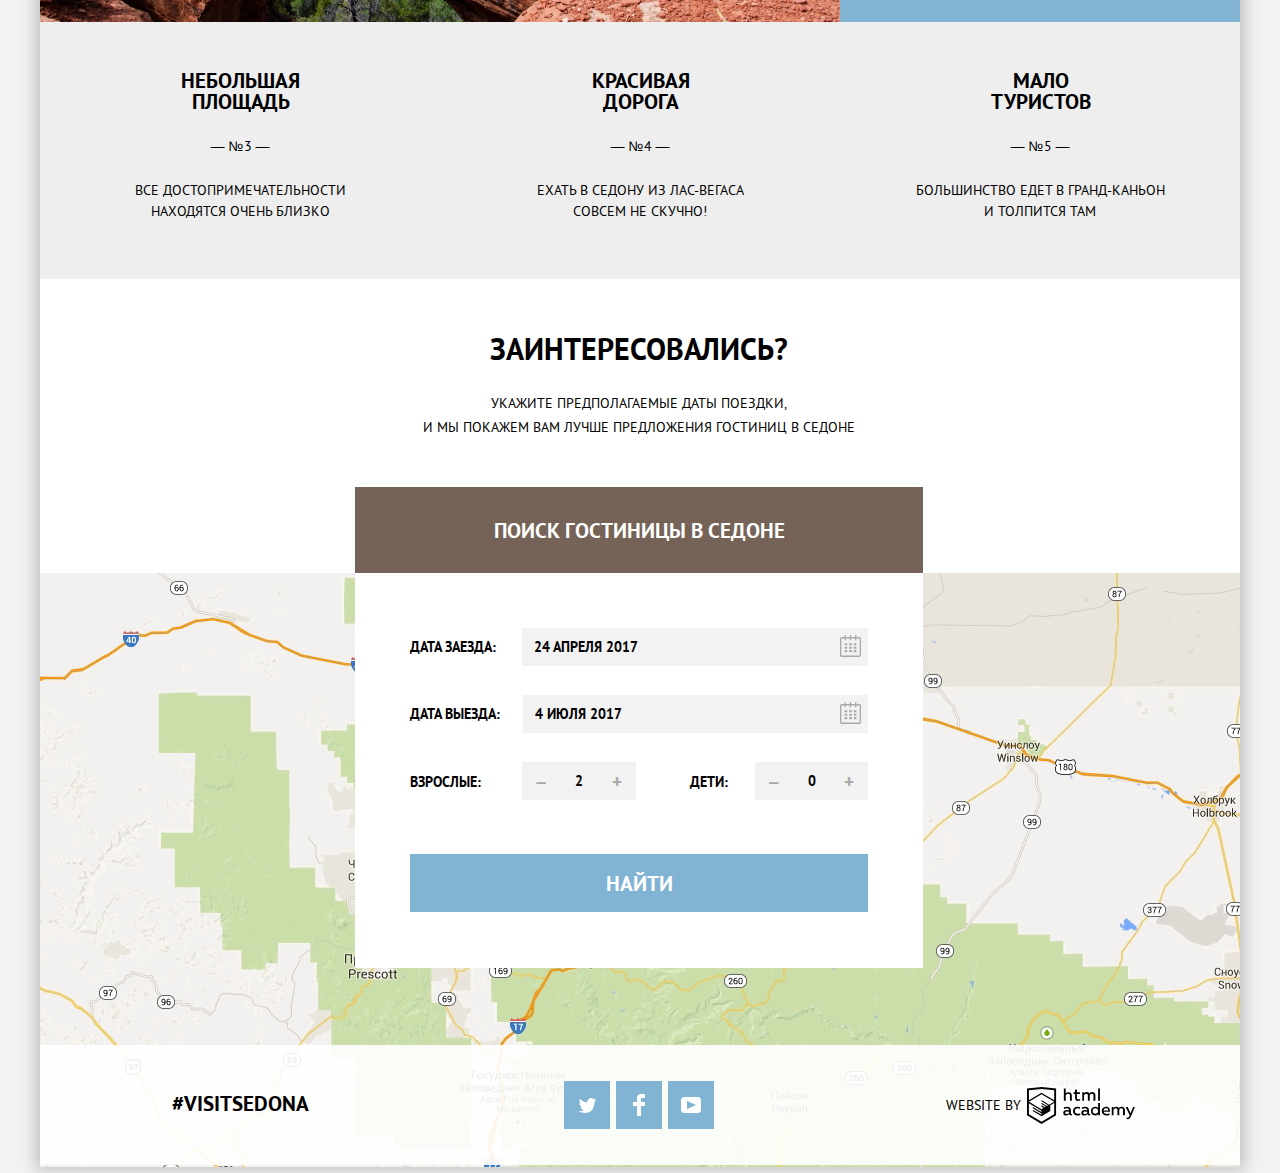
==== commit 7e07b5a9: "работа с браузером ИЕ" ====
--- a/index.html
+++ b/index.html
@@ -4,7 +4,7 @@
 		<meta charset="utf-8">
 		<title>Главная | Туристический городок Седона</title>
     <link href="css/normalize.min.css" rel="stylesheet">
-    <link href="css/style.min.css" rel="stylesheet">
+    <link href="css/style.css" rel="stylesheet">
 	</head>
 	<body>
 		<div class="container">
@@ -51,13 +51,13 @@
                 <img src="img/diablobridge.jpg" width="800" height="256" alt="Мост Дьявола">
               </div>
               <div class="main-reason-item">
-                <h3 class="reset-text">Там есть мост дьявола</h3>
+                <h3 class="reset-text">Там есть<br>мост дьявола</h3>
                 <p class="reset-text">— №2 —</p>
                 <p class="reset-text reason-item-blue-details">Да, по нему можно пройти! Если конечно вы осмелитесь</p>
               </div>
             </li>
             <li class="main-reason">
-              <ul class="reasons-gray reset-list reason-sublist">
+              <ul class="reasons-gray reset-list reason-sublist main-reason-wrapper">
                 <li class="reason-item">
                     <div class="main-reason-item">
                       <h3 class="reset-text">Небольшая площадь</h3>
@@ -82,7 +82,7 @@
               </ul>
             </li>
             <li class="main-reason">
-              <ul class="reset-list reason-sublist">
+              <ul class="reset-list reason-sublist main-reason-wrapper">
                 <li class="reason-subitem reason-subitem-house">
                   <div class="reason-subitem-details">
                     <h3 class="reset-text">Жильё</h3>
@@ -102,6 +102,7 @@
                   </div>
                 </li>
               </ul>
+            </li>
             </li>
           </ol>
         </section>
@@ -185,12 +186,14 @@
         	<p class="page-footer-developed-by developed-by reset-text">
         		Website by
         		<a class="developed-by-link" href="https://htmlacademy.ru/intensive/htmlcss">
-              <svg id="Layer_1" data-name="Layer 1" xmlns="http://www.w3.org/2000/svg" width="108" height="37" viewBox="0 0 108.08 36.85"><title>logo-htmlacademy-small1</title><path d="M44.61,26.88a2,2,0,0,0,.55-0.1v1.33a3.25,3.25,0,0,1-1.18.21,1.67,1.67,0,0,1-1.67-1,4.84,4.84,0,0,1-3.14,1.08c-1.51,0-2.91-.83-2.91-2.55,0-2.13,2-2.79,3.71-2.79a11.08,11.08,0,0,1,2.17.25v-0.3c0-1-.76-1.77-2.19-1.77a7.42,7.42,0,0,0-3,.64v-1.7a10.21,10.21,0,0,1,3.19-.55c2.36,0,3.81,1.12,3.81,3.65v3a0.54,0.54,0,0,0,.49.59h0.17Zm-6.44-1.13A1.35,1.35,0,0,0,39.63,27h0.11a3.39,3.39,0,0,0,2.41-1V24.58a9.72,9.72,0,0,0-1.81-.21c-1,0-2.16.33-2.16,1.38h0Zm12.36-6.11a5,5,0,0,1,2.57.64V22a4.08,4.08,0,0,0-2.3-.7,2.75,2.75,0,1,0,0,5.49,5,5,0,0,0,2.43-.64v1.71a6.27,6.27,0,0,1-2.76.57A4.21,4.21,0,0,1,46,24.51q0-.21,0-0.41a4.32,4.32,0,0,1,4.18-4.46h0.38Zm12.17,7.24a2,2,0,0,0,.55-0.1v1.33a3.25,3.25,0,0,1-1.18.21,1.67,1.67,0,0,1-1.67-1,4.84,4.84,0,0,1-3.14,1.08c-1.51,0-2.91-.83-2.91-2.55,0-2.13,2-2.79,3.71-2.79a11.08,11.08,0,0,1,2.17.25v-0.3c0-1-.76-1.77-2.19-1.77a7.42,7.42,0,0,0-3,.64v-1.7a10.21,10.21,0,0,1,3.19-.55c2.36,0,3.81,1.12,3.81,3.65v3a0.54,0.54,0,0,0,.49.59h0.17Zm-6.44-1.13A1.35,1.35,0,0,0,57.73,27h0.11a3.39,3.39,0,0,0,2.41-1V24.58a9.72,9.72,0,0,0-1.81-.21c-1.06,0-2.16.33-2.16,1.38h0ZM73,16V28.2H71.35V26.88a3.88,3.88,0,0,1-3.19,1.54,4.4,4.4,0,0,1,0-8.78,3.81,3.81,0,0,1,3,1.3V16H73Zm-4.53,5.22a2.76,2.76,0,1,0,0,5.52A2.86,2.86,0,0,0,71.15,25V23A2.91,2.91,0,0,0,68.49,21.27ZM79,19.64c3.31,0,4.46,2.68,3.92,5.09H76.7c0.21,1.5,1.67,2.11,3.19,2.11a6.11,6.11,0,0,0,2.64-.59v1.6a7.14,7.14,0,0,1-3,.57C77,28.42,74.78,27,74.78,24a4.18,4.18,0,0,1,4-4.39H79Zm0.09,1.54a2.28,2.28,0,0,0-2.44,2.1v0.06H81.3A2,2,0,0,0,79.13,21.18Zm5.73,7V19.87h1.65v1a3.81,3.81,0,0,1,2.78-1.27A2.86,2.86,0,0,1,91.89,21a4.12,4.12,0,0,1,2.91-1.33A3.06,3.06,0,0,1,98,23V28.2h-1.9V23.05a1.59,1.59,0,0,0-1.42-1.75H94.42a2.8,2.8,0,0,0-2.07,1.12V28.2h-1.9V23.05A1.59,1.59,0,0,0,89,21.31H88.8a3,3,0,0,0-2.21,1.29v5.63H84.86Zm21.31-8.33h1.9l-3.91,9.46c-0.9,2.17-2.09,2.86-3.35,2.86a4.76,4.76,0,0,1-1.1-.14V30.46a2.86,2.86,0,0,0,.85.12c0.9,0,1.58-.64,2.07-1.9l0.17-.42-4-8.4h2l2.86,6.29ZM38.73,1.46V6.22a3.81,3.81,0,0,1,2.7-1.14,3.25,3.25,0,0,1,3.44,3.4v5.15H43V8.72a1.81,1.81,0,0,0-1.61-2h-0.3a2.93,2.93,0,0,0-2.32,1.39v5.52h-1.9V1.46h1.9ZM49.94,2.31v3h3V6.91h-3v3.81c0,1.1.5,1.46,1.58,1.46a4.49,4.49,0,0,0,1.69-.33v1.6A6.8,6.8,0,0,1,51,13.8a2.55,2.55,0,0,1-2.86-2.74V6.89H46.58V5.26h1.5V2.74Zm5.4,11.31V5.28H57v1A3.81,3.81,0,0,1,59.77,5a2.86,2.86,0,0,1,2.6,1.33A4.12,4.12,0,0,1,65.28,5,3.06,3.06,0,0,1,68.44,8.4v5.21h-1.9V8.46a1.59,1.59,0,0,0-1.42-1.75H64.89a2.8,2.8,0,0,0-2.07,1.12v5.78h-1.9V8.46A1.59,1.59,0,0,0,59.5,6.71H59.27A3,3,0,0,0,57.06,8v5.63H55.34ZM71.17,1.45H73V13.6H71.17V1.45ZM14.71,0H14.55L0,1.54V28.21l14.55,8.66,14.55-8.66V1.54Zm12.5,27.1L14.55,34.64,1.9,27.12V16.18l12.59,7.5V25L5.86,19.9v1.31l8.68,5.21v1.39L5.87,22.65V24l8.68,5.21,8.75-5.24V18.31L27.2,16V27.12Zm0-12.53-3.48,2-1.6,1L14.51,13v1.31L21,18.23H21l-0.14.09-1,.54-5.37-3.2V17l4.24,2.52-1,.67-3.2-1.9v1.31l2.1,1.24L14.5,22.1,2,14.65,14.51,7.11Zm0-1.32L14.49,5.76,1.91,13.25v-10L14.56,1.92,27.21,3.25v10h0Z" transform="translate(0 -0.02)" fill="#231f20"/>
+              <svg id="Layer_1" data-name="Layer 1" xmlns="http://www.w3.org/2000/svg" width="108" height="37" viewBox="0 0 108.08 36.85">
+                <title>logo-htmlacademy-small1</title>
+                <path d="M44.61,26.88a2,2,0,0,0,.55-0.1v1.33a3.25,3.25,0,0,1-1.18.21,1.67,1.67,0,0,1-1.67-1,4.84,4.84,0,0,1-3.14,1.08c-1.51,0-2.91-.83-2.91-2.55,0-2.13,2-2.79,3.71-2.79a11.08,11.08,0,0,1,2.17.25v-0.3c0-1-.76-1.77-2.19-1.77a7.42,7.42,0,0,0-3,.64v-1.7a10.21,10.21,0,0,1,3.19-.55c2.36,0,3.81,1.12,3.81,3.65v3a0.54,0.54,0,0,0,.49.59h0.17Zm-6.44-1.13A1.35,1.35,0,0,0,39.63,27h0.11a3.39,3.39,0,0,0,2.41-1V24.58a9.72,9.72,0,0,0-1.81-.21c-1,0-2.16.33-2.16,1.38h0Zm12.36-6.11a5,5,0,0,1,2.57.64V22a4.08,4.08,0,0,0-2.3-.7,2.75,2.75,0,1,0,0,5.49,5,5,0,0,0,2.43-.64v1.71a6.27,6.27,0,0,1-2.76.57A4.21,4.21,0,0,1,46,24.51q0-.21,0-0.41a4.32,4.32,0,0,1,4.18-4.46h0.38Zm12.17,7.24a2,2,0,0,0,.55-0.1v1.33a3.25,3.25,0,0,1-1.18.21,1.67,1.67,0,0,1-1.67-1,4.84,4.84,0,0,1-3.14,1.08c-1.51,0-2.91-.83-2.91-2.55,0-2.13,2-2.79,3.71-2.79a11.08,11.08,0,0,1,2.17.25v-0.3c0-1-.76-1.77-2.19-1.77a7.42,7.42,0,0,0-3,.64v-1.7a10.21,10.21,0,0,1,3.19-.55c2.36,0,3.81,1.12,3.81,3.65v3a0.54,0.54,0,0,0,.49.59h0.17Zm-6.44-1.13A1.35,1.35,0,0,0,57.73,27h0.11a3.39,3.39,0,0,0,2.41-1V24.58a9.72,9.72,0,0,0-1.81-.21c-1.06,0-2.16.33-2.16,1.38h0ZM73,16V28.2H71.35V26.88a3.88,3.88,0,0,1-3.19,1.54,4.4,4.4,0,0,1,0-8.78,3.81,3.81,0,0,1,3,1.3V16H73Zm-4.53,5.22a2.76,2.76,0,1,0,0,5.52A2.86,2.86,0,0,0,71.15,25V23A2.91,2.91,0,0,0,68.49,21.27ZM79,19.64c3.31,0,4.46,2.68,3.92,5.09H76.7c0.21,1.5,1.67,2.11,3.19,2.11a6.11,6.11,0,0,0,2.64-.59v1.6a7.14,7.14,0,0,1-3,.57C77,28.42,74.78,27,74.78,24a4.18,4.18,0,0,1,4-4.39H79Zm0.09,1.54a2.28,2.28,0,0,0-2.44,2.1v0.06H81.3A2,2,0,0,0,79.13,21.18Zm5.73,7V19.87h1.65v1a3.81,3.81,0,0,1,2.78-1.27A2.86,2.86,0,0,1,91.89,21a4.12,4.12,0,0,1,2.91-1.33A3.06,3.06,0,0,1,98,23V28.2h-1.9V23.05a1.59,1.59,0,0,0-1.42-1.75H94.42a2.8,2.8,0,0,0-2.07,1.12V28.2h-1.9V23.05A1.59,1.59,0,0,0,89,21.31H88.8a3,3,0,0,0-2.21,1.29v5.63H84.86Zm21.31-8.33h1.9l-3.91,9.46c-0.9,2.17-2.09,2.86-3.35,2.86a4.76,4.76,0,0,1-1.1-.14V30.46a2.86,2.86,0,0,0,.85.12c0.9,0,1.58-.64,2.07-1.9l0.17-.42-4-8.4h2l2.86,6.29ZM38.73,1.46V6.22a3.81,3.81,0,0,1,2.7-1.14,3.25,3.25,0,0,1,3.44,3.4v5.15H43V8.72a1.81,1.81,0,0,0-1.61-2h-0.3a2.93,2.93,0,0,0-2.32,1.39v5.52h-1.9V1.46h1.9ZM49.94,2.31v3h3V6.91h-3v3.81c0,1.1.5,1.46,1.58,1.46a4.49,4.49,0,0,0,1.69-.33v1.6A6.8,6.8,0,0,1,51,13.8a2.55,2.55,0,0,1-2.86-2.74V6.89H46.58V5.26h1.5V2.74Zm5.4,11.31V5.28H57v1A3.81,3.81,0,0,1,59.77,5a2.86,2.86,0,0,1,2.6,1.33A4.12,4.12,0,0,1,65.28,5,3.06,3.06,0,0,1,68.44,8.4v5.21h-1.9V8.46a1.59,1.59,0,0,0-1.42-1.75H64.89a2.8,2.8,0,0,0-2.07,1.12v5.78h-1.9V8.46A1.59,1.59,0,0,0,59.5,6.71H59.27A3,3,0,0,0,57.06,8v5.63H55.34ZM71.17,1.45H73V13.6H71.17V1.45ZM14.71,0H14.55L0,1.54V28.21l14.55,8.66,14.55-8.66V1.54Zm12.5,27.1L14.55,34.64,1.9,27.12V16.18l12.59,7.5V25L5.86,19.9v1.31l8.68,5.21v1.39L5.87,22.65V24l8.68,5.21,8.75-5.24V18.31L27.2,16V27.12Zm0-12.53-3.48,2-1.6,1L14.51,13v1.31L21,18.23H21l-0.14.09-1,.54-5.37-3.2V17l4.24,2.52-1,.67-3.2-1.9v1.31l2.1,1.24L14.5,22.1,2,14.65,14.51,7.11Zm0-1.32L14.49,5.76,1.91,13.25v-10L14.56,1.92,27.21,3.25v10h0Z" transform="translate(0 -0.02)" fill="#231f20"/>
               </svg>
         		</a>
         	</p>
       </footer>
     </div>
-		<script src="js/index-form-script.min.js"></script>
+		<script src="js/index-form-script.js"></script>
 	</body>
 </html>
--- a/css/style.css
+++ b/css/style.css
@@ -0,0 +1,1355 @@
+@font-face {
+  font-family: 'PT Sans';
+  font-weight: 400;
+  font-style: normal;
+
+  src: local('PTSans-Regular'),
+       url('../fonts/ptsans.woff2') format('woff2'),
+       url('../fonts/ptsans.woff') format('woff');
+}
+
+@font-face {
+  font-family: 'PT Sans';
+  font-weight: 700;
+  font-style: normal;
+
+  src: local('PTSans-Bold'),
+       url('../fonts/ptsansbold.woff2') format('woff2'),
+       url('../fonts/ptsansbold.woff') format('woff');
+}
+
+html {
+  box-sizing: border-box;
+}
+
+*,
+*::before,
+*::after {
+  box-sizing: inherit;
+}
+
+body {
+  margin: 0;
+  padding: 0;
+
+  text-transform: uppercase;
+
+  color: #000000;
+  background-color: #F2F2F2;
+
+  font-family: "PT Sans", "Arial", sans-serif;
+  font-size: 14px;
+  font-weight: 400;
+  line-height: 21px;
+}
+
+a {
+  text-decoration: none;
+}
+
+img {
+  max-width: 100%;
+}
+
+.container {
+  width: 1200px;
+  margin: 0 auto;
+
+  background-color: #FFFFFF;
+  box-shadow: 0 0 15px 5px rgba(0,1,1,.2);
+}
+
+.reset-list {
+  margin: 0;
+  padding: 0;
+
+  list-style: none;
+}
+
+.reset-text {
+  margin: 0;
+}
+
+/*BUTTON*/
+.button {
+  text-align: center;
+  vertical-align: middle;
+  text-transform: uppercase;
+
+  color: #FFFFFF;
+  border: none;
+  background-color: #FFFFFF;
+
+  font-size: 14px;
+  font-weight: bold;
+  line-height: 21px;
+}
+
+.button-brown {
+  width: 568px;
+  height: 86px;
+
+  background-color: #766357;
+}
+
+.search-details .button-brown {
+  margin-top: 18px;
+  padding-right: 117px;
+  padding-left: 117px;
+
+  font-size: 21px;
+}
+
+.button-search,
+.social-button {
+  display: flex;
+  align-items: center;
+  justify-content: center;
+
+  width: 46px;
+  height: 48px;
+
+  color: #FFFFFF;
+  background-color: #81B3D2;
+}
+
+.button-search {
+  margin-top: 54px;
+
+  font-size: 21px;
+}
+
+.button-blue {
+  width: 458px;
+  height: 58px;
+
+  background-color: #81B3D2;
+}
+
+.button-add,
+.button-remove {
+  width: 38px;
+  height: 38px;
+
+  color: #A9A9A9;
+  background-color: #F2F2F2;
+
+  font-size: 19px;
+}
+
+.button-add:hover,
+.button-remove:hover {
+  color: #000000;
+}
+
+.button-add:active,
+.button-remove:active {
+  color: #81B3D2;
+}
+
+.button-brown:hover {
+  background-color: #604E43;
+}
+
+.button-brown:active {
+  color: rgba(132, 120, 112, 0.3);
+  background-color: #503E33;
+}
+
+.button-search:hover,
+.social-button:hover,
+.hotel-info .button-blue:hover {
+  background-color: #669EC0;
+}
+
+.button-search:active,
+.social-button:active,
+.hotel-info .button-blue:active {
+  color: rgba(135, 181, 209, 0.3);
+  background-color: #5496BD;
+}
+
+.button-outline-white {
+  color: #FFFFFF;
+  border: 1px solid #FFFFFF;
+  background: transparent;
+
+  font-weight: normal;
+}
+
+.hotel-info .button-brown {
+  margin-left: 6px;
+}
+
+.hotel-button {
+  padding: 4px 16px 4px 16px;
+}
+
+/* HEADER FOOTER*/
+.page-header {
+  position: relative;
+
+  padding-top: 15px;
+  padding-bottom: 15px;
+}
+
+.page-navigation,
+.page-footer  {
+  color: #000000;
+
+  font-size: 14px;
+  font-weight: bold;
+  line-height: 26px;
+}
+
+.site-navigation {
+  display: flex;
+}
+
+.page-header-logo {
+  position: absolute;
+  top: 0;
+  left: 50%;
+
+  width: 140px;
+  margin-left: -71px;
+}
+
+.site-navigation li {
+  width: 300px;
+}
+
+.site-navigation li:nth-child(1) {
+  padding-left: 71px;
+
+  text-align: left;
+}
+
+.site-navigation li:nth-child(2) {
+  padding-left: 13px;
+
+  text-align: left;
+}
+
+.site-navigation li:nth-child(3) {
+  padding-right: 16px;
+
+  text-align: right;
+}
+
+.site-navigation li:nth-child(4) {
+  padding-right: 73px;
+
+  text-align: right;
+}
+
+.site-navigation a {
+  color: #000000;
+}
+
+.site-navigation a[href]:hover {
+  color: #81B3D2;
+}
+
+.site-navigation a[href]:active {
+  color: #B2B2B2;
+}
+
+.site-navigation-current a {
+  color: #766357;
+}
+
+.page-footer {
+  display: flex;
+  align-items: center;
+
+  min-height: 120px;
+}
+
+.page-footer-index {
+  position: relative;
+  z-index: 3;
+
+  margin-top: -128px;
+
+  background-color: rgba(255,255,255,0.9);
+}
+
+.page-footer:before {
+    content: "";
+    display: inline-block;
+    min-height: 120px;
+    visibility: hidden;
+}
+
+.page-footer-hashtag {
+  width: 136px;
+
+  text-align: center;
+}
+
+.hashtag {
+  color: #000000;
+
+  font-size: 21px;
+  font-weight: bold;
+  line-height: 26px;
+}
+
+.social-list {
+  display: flex;
+  justify-content: center;
+
+  width: 100%;
+  margin-left: -1px;
+}
+
+.social-list li:nth-child(1) {
+  margin-left: 0;
+}
+
+.social-list li:nth-child(2),
+.social-list li:nth-child(3) {
+  margin-left: 6px;
+}
+
+.developed-by {
+  display: flex;
+  align-items: center;
+  justify-content: center;
+
+  width: 197px;
+
+  font-weight: 400;
+}
+
+.page-footer-hashtag,
+.page-footer-social,
+.page-footer-developed-by {
+  width: 400px;
+
+  text-align: center;
+}
+.developed-by-link {
+  margin-top: 9px;
+  margin-left: 12px;
+}
+
+.page-footer-index .developed-by-link {
+  margin-left: 6px;
+}
+
+.developed-by-link path,
+.button-calendar:hover path {
+  fill: #000000;
+}
+
+.developed-by-link:hover path,
+.button-calendar:active path {
+  fill: #81b3d2;
+}
+
+.developed-by-link:active path,
+.button-calendar path {
+  fill: #A9A9A9;
+}
+
+
+
+/*FORM*/
+.search-modal {
+  position: relative;
+  z-index: 3;
+
+  display: none;
+}
+
+@-webkit-keyframes bounce {
+  0% {
+    -webkit-transform: translateY(-2000px);
+            transform: translateY(-2000px);
+  }
+
+  70% {
+    -webkit-transform: translateY(30px);
+            transform: translateY(30px);
+  }
+
+  90% {
+    -webkit-transform: translateY(-10px);
+            transform: translateY(-10px);
+  }
+
+  100% {
+    -webkit-transform: translateY(0);
+            transform: translateY(0);
+  }
+}
+
+@keyframes bounce {
+  0% {
+    -webkit-transform: translateY(-2000px);
+            transform: translateY(-2000px);
+  }
+
+  70% {
+    -webkit-transform: translateY(30px);
+            transform: translateY(30px);
+  }
+
+  90% {
+    -webkit-transform: translateY(-10px);
+            transform: translateY(-10px);
+  }
+
+  100% {
+    -webkit-transform: translateY(0);
+            transform: translateY(0);
+  }
+}
+
+@-webkit-keyframes shake {
+  0%,
+  100% {
+    -webkit-transform: translateX(0);
+            transform: translateX(0);
+  }
+
+  10%,
+  30%,
+  50%,
+  70%,
+  90% {
+    -webkit-transform: translateX(-10px);
+            transform: translateX(-10px);
+  }
+
+  20%,
+  40%,
+  60%,
+  80% {
+    -webkit-transform: translateX(10px);
+            transform: translateX(10px);
+  }
+}
+
+@keyframes shake {
+  0%,
+  100% {
+    -webkit-transform: translateX(0);
+            transform: translateX(0);
+  }
+
+  10%,
+  30%,
+  50%,
+  70%,
+  90% {
+    -webkit-transform: translateX(-10px);
+            transform: translateX(-10px);
+  }
+
+  20%,
+  40%,
+  60%,
+  80% {
+    -webkit-transform: translateX(10px);
+            transform: translateX(10px);
+  }
+}
+
+.open {
+  display: block;
+
+  -webkit-animation: bounce 0.6s;
+
+          animation: bounce 0.6s;
+}
+
+.open-error {
+  -webkit-animation: shake 0.6s;
+          animation: shake 0.6s;
+}
+
+.search-form {
+  position: absolute;
+  left: 50%;
+
+  width: 568px;
+  margin-left: -285px;
+  padding: 55px 55px 56px 55px;
+
+  background-color: #FFFFFF;
+}
+
+.search-item {
+  position: relative;
+
+  display: flex;
+  align-items: center;
+
+  margin-bottom: 29px;
+
+  font-size: 14px;
+  font-weight: bold;
+  line-height: 26px;
+}
+
+.label-check-in {
+  width: 88px;
+}
+
+.label-check-out {
+  width: 92px;
+}
+
+.search-data-input {
+  border: 2px solid #F2F2F2;
+  background-color: #F2F2F2;
+
+  font: inherit;
+}
+
+.input-check-in,
+.input-check-out {
+  width: 346px;
+  height: 38px;
+  padding-left: 10px;
+
+  text-transform: uppercase;
+}
+
+.input-check-in {
+  margin-left: 24px;
+}
+
+.input-check-out {
+  margin-left: 21px;
+}
+
+.search-item input:hover {
+  background-color: #EBEBEB;
+}
+
+.search-item input:focus {
+  background-color: #FFFFFF;
+}
+
+.search-data-input::-webkit-input-placeholder {
+  color: #000000;
+
+  font-size: 14px;
+  line-height: 26px;
+}
+
+.search-data-input::-moz-placeholder {
+  color: #000000;
+
+  font-size: 14px;
+  line-height: 26px;
+}
+
+.search-data-input:-ms-input-placeholder {
+  color: #000000;
+
+  font-size: 14px;
+  line-height: 26px;
+}
+
+.search-data-input::-ms-input-placeholder {
+  color: #000000;
+
+  font-size: 14px;
+  line-height: 26px;
+}
+
+.search-data-input::placeholder {
+  color: #000000;
+
+  font-size: 14px;
+  line-height: 26px;
+}
+
+.button-calendar {
+  position: absolute;
+  top: 0;
+  left: 95%;
+
+  margin-top: 6px;
+  margin-left: -11px;
+
+  background: transparent;
+}
+
+.search-data-adults,
+.search-data-kids {
+  display: flex;
+  align-items: center;
+
+  width: 50%;
+
+  font-weight: bold;
+}
+
+.search-data-kids .search-data-label {
+  margin-top: 1px;
+  margin-left: 51px;
+}
+
+.search-data-adults .search-data-label {
+  margin-top: 1px;
+}
+.data-adults,
+.data-kids {
+  width: 38px;
+  height: 38px;
+
+  text-align: center;
+}
+
+.data-adults-button {
+  margin-left: 41px;
+}
+
+.data-kids-button {
+  margin-left: 27px;
+}
+
+.search-info {
+  display: flex;
+  flex-direction: column;
+}
+
+.search-map {
+  position: relative;
+}
+
+.search-map img {
+  position: absolute;
+  z-index: 1;
+  top: 0;
+  left: 0;
+}
+
+.search-map iframe {
+  position: relative;
+  z-index: 2;
+
+  border: none;
+}
+
+.filters {
+  min-height: 217px;
+}
+
+.filter-form {
+  display: flex;
+
+  padding: 27px 0px 31px 69px;
+
+  color: #FFFFFF;
+  background-color: #D7E8F2;
+  background-image: url("../img/filter-background.png");
+  background-position: 0px -295px;
+
+  font-size: 14px;
+  line-height: 21px;
+}
+
+.filter-form fieldset {
+  margin: 0;
+  padding: 0;
+
+  border: none;
+}
+
+.filter-form fieldset:nth-child(2) {
+  width: 255px;
+}
+
+.filter-form fieldset:nth-child(3) {
+  width: 326px;
+}
+
+.filter-price fieldset {
+  width: 320px;
+  margin-left: auto;
+}
+
+.filter-form legend {
+  font-size: 16px;
+  font-weight: bold;
+}
+
+.filter-range {
+  width: 330px;
+
+  text-transform: uppercase;
+
+  color: #ffffff;
+}
+
+.filter-range-title {
+  margin-bottom: 9px;
+
+  text-align: left;
+
+  font-size: 16px;
+  font-weight: 600;
+  line-height: 21px;
+}
+
+.price-controls {
+  position: relative;
+
+  height: 36px;
+  margin-bottom: 20px;
+
+  border: 2px solid #ffffff;
+  border-radius: 2px;
+
+  font-size: 0;
+}
+
+.price-controls::after {
+  position: absolute;
+  top: 50%;
+  left: 50%;
+
+  width: 2px;
+  height: 22px;
+
+  content: "";
+  -webkit-transform: translate(-50%, -50%);
+          transform: translate(-50%, -50%);
+
+  background: #ffffff;
+}
+
+.price-controls label {
+  display: inline-block;
+
+  cursor: pointer;
+  vertical-align: top;
+
+  font-size: 14px;
+  line-height: 38px;
+}
+
+.price-controls .min-price,
+.price-controls .max-price {
+  width: 80px;
+  margin-top: -2px;
+  margin-left: 66px;
+}
+
+.price-controls input {
+  width: 50px;
+  margin: 0;
+
+  color: inherit;
+  border: none;
+  background: none;
+
+  font: inherit;
+}
+
+.range-controls {
+  position: relative;
+
+  margin-bottom: 33px;
+}
+
+.range-controls .scale {
+  height: 2px;
+
+  background: rgba(255, 255, 255, 0.3);
+}
+
+.range-controls .bar {
+  width: 80%;
+  height: 2px;
+
+  background: #ffffff;
+}
+
+.range-toggle {
+  position: absolute;
+  top: -9px;
+
+  box-sizing: content-box;
+  width: 4px;
+  height: 4px;
+
+  cursor: pointer;
+
+  border: 8px solid #ffffff;
+  border-radius: 50%;
+  background: #ababab;
+  box-shadow: 0 2px 1px 0 rgba(0, 1, 1, 0.2);
+}
+
+.range-toggle:hover {
+  border-width: 9px;
+  background: #1c4f80;
+}
+
+.range-toggle-min {
+  left: 0;
+}
+
+.range-toggle-max {
+  left: 79%;
+}
+
+.button-transparent {
+  display: block;
+
+  width: 137px;
+  margin-left: 84px;
+  padding: 6px 35px;
+
+  cursor: pointer;
+  text-transform: uppercase;
+
+  color: #ffffff;
+  border: 2px solid #ffffff;
+  border-radius: 2px;
+  background: transparent;
+
+  font-size: 14px;
+  line-height: 20px;
+}
+
+.button-transparent:hover {
+  color: #000000;
+  background: #ffffff;
+}
+
+.filter-input:disabled {
+  opacity: 0.5;
+  color: #6A6A6A;
+}
+
+.filter-form ul {
+  width: 210px;
+}
+
+.filter-item {
+  display: flex;
+
+  padding-top: 25px;
+  padding-left: 39px;
+}
+
+.filter-item label {
+  position: relative;
+
+  display: block;
+
+  margin-left: 4px;
+
+  cursor: pointer;
+  -webkit-user-select: none;
+     -moz-user-select: none;
+      -ms-user-select: none;
+          user-select: none;
+}
+
+.filter-item input:focus + label {
+  color: rgba(255, 255, 255, 0.6);
+  outline: 1px solid #1592E6;
+}
+
+.filter-item input:hover + label {
+  color: #FFFFFF;
+}
+
+
+.filter-item input:checked + label::after {
+  position: absolute;
+  top: -1px;
+  left: -40px;
+
+  width: 27px;
+  height: 23px;
+
+  content: "";
+
+  background-image: url("../img/icons/checkbox-on.svg");
+  background-repeat: no-repeat;
+  background-position: 0 0;
+}
+
+.filter-item input + label::after {
+  position: absolute;
+  top: -1px;
+  left: -42px;
+
+  width: 27px;
+  height: 23px;
+
+  content: "";
+
+  background-image: url("../img/icons/checkbox-off.svg");
+  background-repeat: no-repeat;
+  background-position: 0 0;
+}
+
+.filter-item input:disabled + label::after {
+  background-image: url("../img/icons/checkbox-disabled-off.svg");
+}
+
+.filter-item input:disabled:checked + label::after {
+  background-image: url("../img/icons/checkbox-disabled-on.svg");
+}
+
+
+.filter-price {
+  width: 480px;
+
+  text-align: left;
+}
+
+/*INDEX*/
+.intro {
+  display: flex;
+  flex-direction: column;
+
+  background-color: #D7E8F2;
+  background-image: url("../img/intro-mask.svg"), url("../img/background-photo.jpg");
+  background-repeat: no-repeat;
+  background-position: 0 450px, 0 -83px;
+}
+
+.intro .intro-img {
+  width: 459px;
+  margin-top: 76px;
+  margin-left: 370px;
+
+  background: transparent;
+}
+
+.intro-text {
+  width: 1200px;
+  margin-top: 72px;
+  padding-top: 59px;
+  padding-right: 281px;
+  padding-bottom: 15px;
+  padding-left: 281px;
+
+  text-align: center;
+
+  background-color: #FFFFFF;
+}
+
+.intro-text p {
+  margin-bottom: 35px;
+}
+
+.intro-title {
+  font-size: 21px;
+  font-weight: bold;
+  line-height: 26px;
+}
+
+.visually-hidden {
+  position: absolute;
+
+  overflow: hidden;
+  clip: rect(0, 0, 0, 0);
+
+  width: 1px;
+  height: 1px;
+  margin: -1px;
+  padding: 0;
+
+  border: 0;
+}
+
+.reason-sublist {
+  display: flex;
+}
+
+.reason-subitem {
+  width: 400px;
+  padding: 162px 47px 80px 47px;
+}
+
+.reason-item,
+.reason-subitem {
+  text-align: center;
+}
+
+.reason-item {
+  display: flex;
+}
+
+.reason-item h3,
+.reason-subitem-details h3 {
+  font-size: 21px;
+  font-weight: bold;
+}
+
+.reason-subitem-details h3 {
+  margin-bottom: 25px;
+}
+
+.reason-subitem-house {
+  background-image: url("../img/icons/house.svg");
+  background-repeat: no-repeat;
+  background-position: top 62px left 50%;
+}
+
+.reason-subitem-food {
+  background-image: url("../img/icons/food.svg");
+  background-repeat: no-repeat;
+  background-position: top 62px left 50%;
+}
+
+.reason-subitem-food p {
+  margin-left: 3px;
+}
+.reason-subitem-gift {
+  background-image: url("../img/icons/gift.svg");
+  background-repeat: no-repeat;
+  background-position: top 58px left 50%;
+}
+
+.reasons-list {
+  display: flex;
+  flex-direction: column;
+
+  margin: 0;
+  padding: 0;
+}
+
+.main-reason {
+  display: flex;
+}
+
+.main-reason:nth-child(1) {
+  order: 1;
+}
+
+.main-reason:nth-child(2) {
+  order: 3;
+}
+
+.main-reason:nth-child(3) {
+  order: 4;
+}
+
+.main-reason:nth-child(4) {
+  order: 2;
+}
+
+.main-reason-item {
+  width: 400px;
+  padding: 48px 42px 57px 42px;
+}
+
+.main-reason-item h3 {
+  margin: 0 82px 0 83px;
+}
+
+.main-reason-item p {
+  margin: 24px 10px 0 10px;
+}
+
+.main-reason-item .reason-item-blue-details {
+  margin-top: 22px;
+  margin-right: 5px;
+  margin-left: 5px;
+}
+
+.main-reason-img {
+  width: 800px;
+  height: 256px;
+}
+
+.main-reason-wrapper {
+  flex-wrap: wrap;
+}
+
+.reasons-list .reason-item-blue {
+  color: #FFFFFF;
+  background-color: #81B3D2;
+}
+
+.reasons-gray {
+  background-color: #EEEEEE;
+}
+
+.main-reason-item .gray-item-details {
+  margin-top: 23px;
+  margin-right: 28px;
+  margin-left: 28px;
+}
+
+.search-details {
+  width: 568px;
+  margin: 58px 315px 0 315px;
+
+  background-color: #FFFFFF;
+}
+
+.search-details p {
+  margin-bottom: 30px;
+
+  text-align: center;
+
+  line-height: 24px;
+}
+
+.search-info-title {
+  margin-bottom: 18px;
+
+  font-size: 30px;
+  font-weight: bold;
+  line-height: 36px;
+}
+
+/*HOTELS*/
+.hotels-info {
+  display: flex;
+  flex-direction: column;
+}
+
+.results-total {
+  font-size: 21px;
+  font-weight: bold;
+  line-height: 26px;
+}
+
+.sort h2 {
+  width: 75px;
+  margin-top: 36px;
+  margin-left: 5px;
+
+  font-size: 12px;
+  font-weight: normal;
+  line-height: 18px;
+}
+
+.result-sort-item {
+  margin-top: 33px;
+}
+
+.result-sort-item a {
+  text-decoration: underline;
+
+  color: #B2B2B2;
+
+  font-size: 12px;
+  font-weight: normal;
+  line-height: 18px;
+
+  -webkit-text-decoration-color: #81B3D2;
+          text-decoration-color: #81B3D2;
+  -webkit-text-decoration-style: dotted;
+          text-decoration-style: dotted;
+}
+
+.result-sort-item a[href]:hover {
+  color: #81B3D2;
+}
+
+.result-sort-item a[href]:active {
+  text-decoration: none;
+
+  color: #000000;
+}
+
+.sort-direction-button {
+  fill: #B2B2B2;
+}
+
+.sort-direction-button:hover {
+  fill: #000000;
+}
+
+.sort-direction-button:active,
+.sort-direction-button-current {
+  fill: #81B3D2;
+}
+
+.result-sort-item-current a {
+  text-decoration: none;
+
+  color: #81B3D2;
+}
+
+.results-list {
+  display: flex;
+  flex-direction: column;
+
+  background-color: #FEFEFE;
+
+  font-size: 14px;
+  font-weight: normal;
+  line-height: 21px;
+}
+
+.result-list-item {
+  display: flex;
+}
+
+.result-list-item h3 {
+  font-size: 21px;
+  font-weight: bold;
+  line-height: 26px;
+}
+
+.hotel-rating {
+  width: 110px;
+  margin-top: 49px;
+  margin-left: 2px;
+
+  text-align: center;
+
+  color: #666666;
+  background-color: #F2F2F2;
+}
+
+.search-results {
+  display: flex;
+  flex-direction: column;
+}
+
+.results-wrapper,
+.hotel {
+  border-bottom: 1px solid #E7E7E7;
+}
+
+.results-wrapper {
+  display: flex;
+  justify-content: space-between;
+}
+
+.results-total {
+  width: 135px;
+  margin-top: 30px;
+  margin-bottom: 30px;
+  margin-left: 71px;
+}
+
+.sort {
+  display: flex;
+
+  width: 970px;
+}
+
+.sort-by-category {
+  display: flex;
+
+  width: 280px;
+}
+
+.sort-by-priority {
+  display: flex;
+
+  width: 40px;
+  margin-left: 495px;
+}
+
+.sort-by-category .result-sort-item:nth-child(1) {
+  width: 49px;
+  margin-left: 40px;
+}
+
+.sort-by-category .result-sort-item:nth-child(2) {
+  width: 49px;
+  margin-left: 33px;
+}
+
+.sort-by-category .result-sort-item:nth-child(3) {
+  width: 76px;
+  margin-left: 33px;
+}
+
+.sort-by-priority .result-sort-item {
+  width: 11px;
+  margin-left: 10px;
+}
+
+.hotel {
+  align-items: flex-start;
+}
+
+.hotel-info,
+.hotel-img,
+.hotel-details {
+  margin-top: 30px;
+}
+
+.hotel-img {
+  width: 135px;
+  height: 90px;
+  margin-bottom: 30px;
+  margin-left: 71px;
+}
+
+.hotel-info {
+  width: 544px;
+  margin-right: 236px;
+  margin-left: 30px;
+
+  text-align: left;
+}
+
+.hotel-info h3 {
+  margin-top: -7px;
+  margin-bottom: 10px;
+}
+
+.hotel-type-price {
+  display: flex;
+
+  width: inherit;
+  margin-bottom: 16px;
+}
+
+.hotel-type-price p {
+  width: 110px;
+}
+
+.hotel-type {
+  width: 110px;
+}
+
+.hotel-price {
+  width: 142px;
+  margin-left: 6px;
+}
+
+.hotel-details {
+  width: 150px;
+}
+
+.hotel-stars-four {
+  width: 95px;
+  height: 17px;
+  margin-left: 21px;
+
+  background-image: url("../img/icons/star.svg");
+  background-repeat: repeat;
+}
+
+.hotel-stars-three {
+  width: 71px;
+  height: 17px;
+  margin-left: 44px;
+
+  background-image: url("../img/icons/star.svg");
+  background-repeat: repeat;
+}
+
+.hotel-stars-two {
+  width: 47px;
+  height: 17px;
+  margin-left: 68px;
+
+  background-image: url("../img/icons/star.svg");
+  background-repeat: repeat;
+}
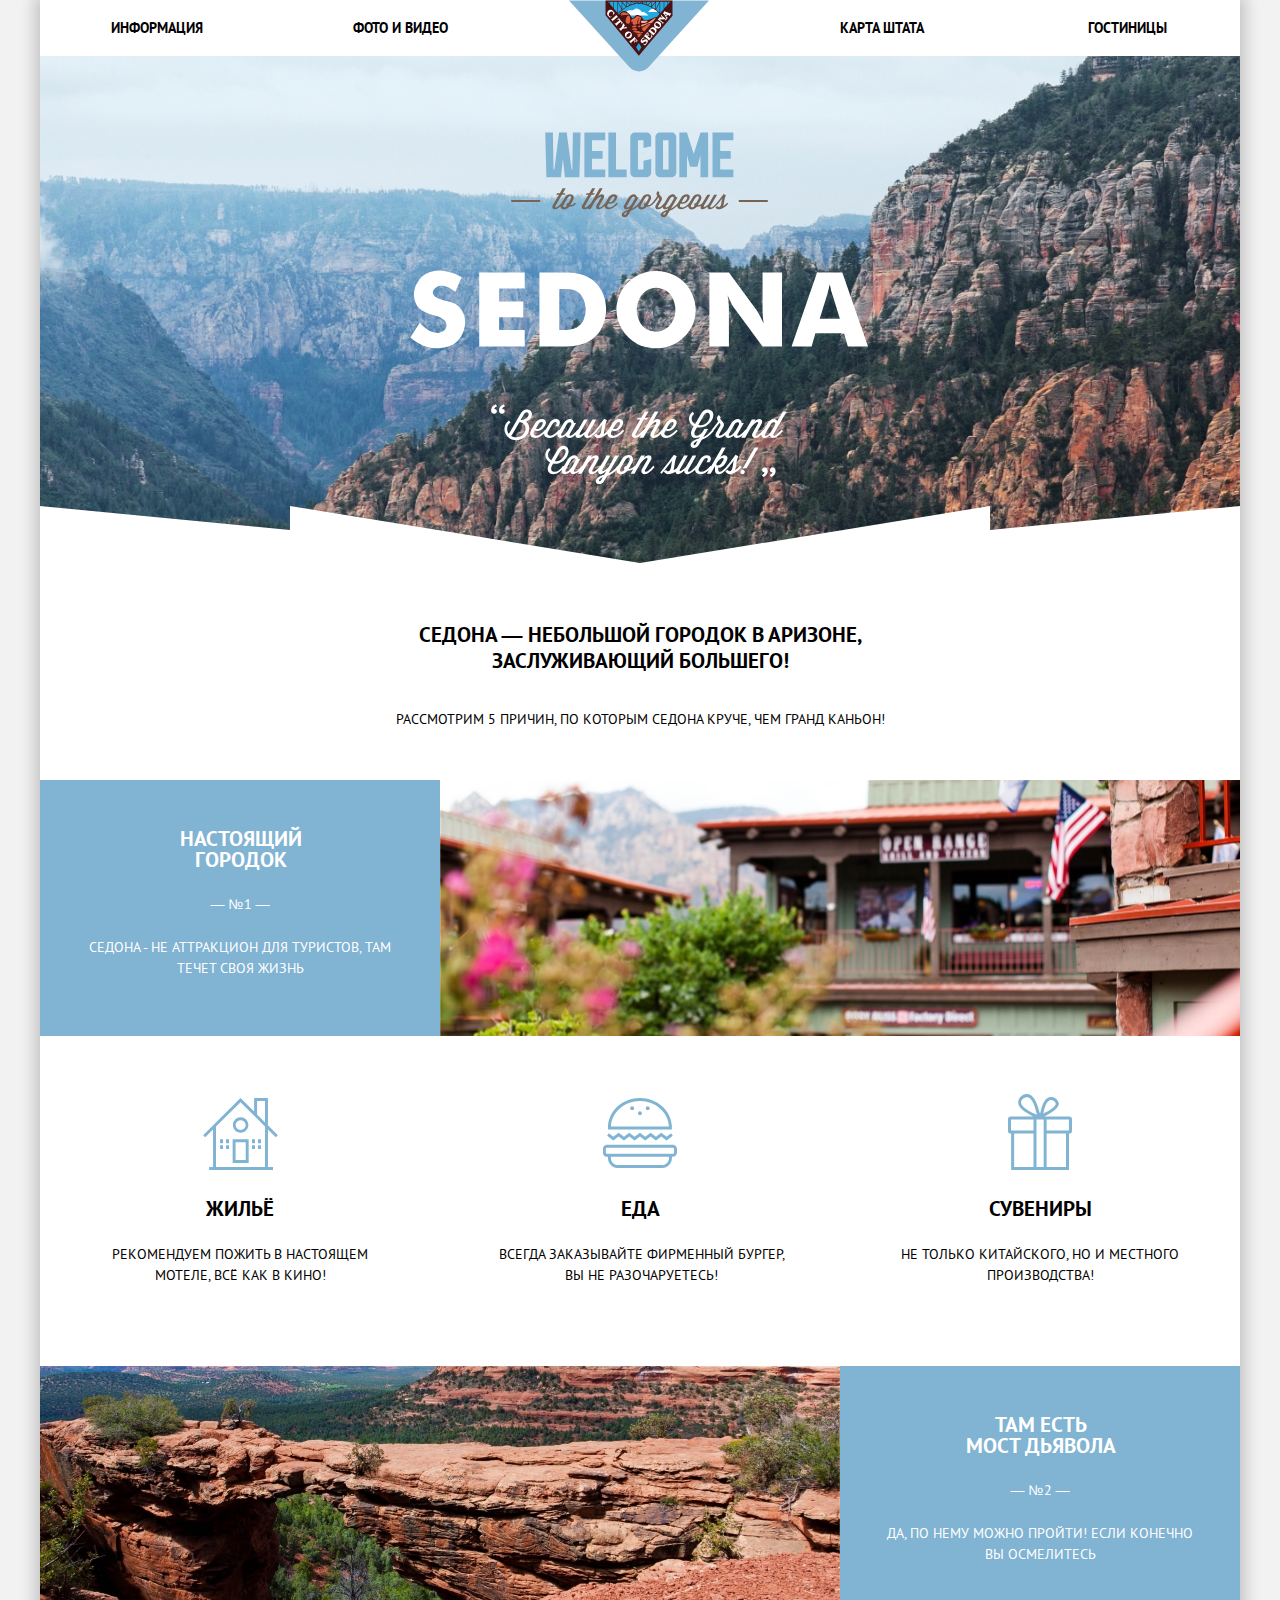
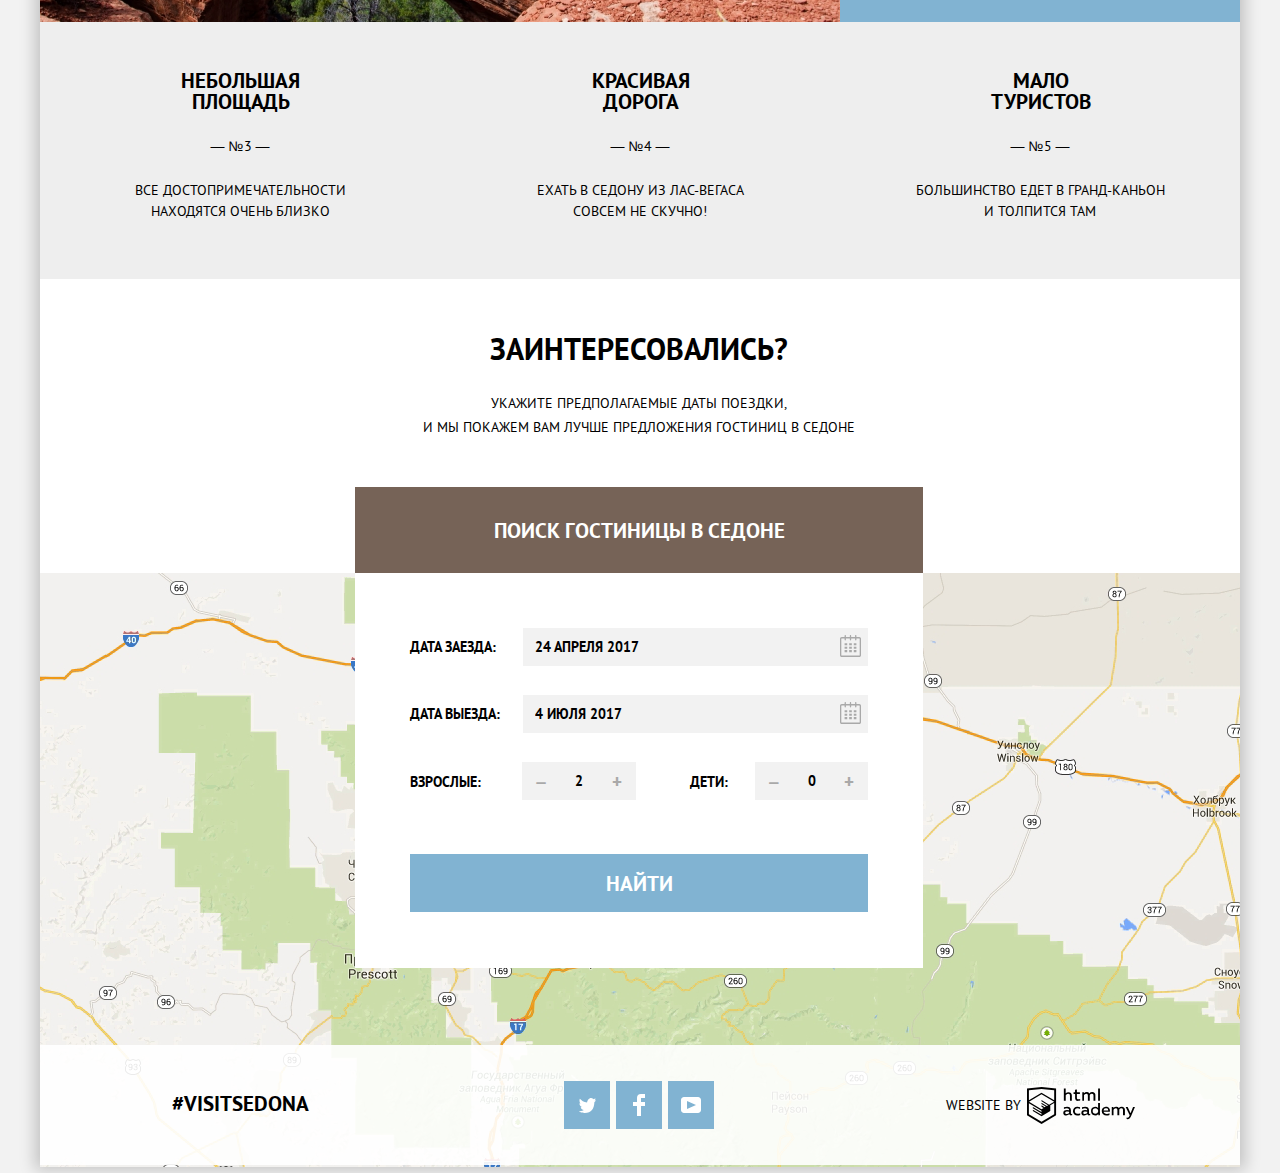
==== commit 922803f7: "На повтор защиты правки" ====
--- a/index.html
+++ b/index.html
@@ -4,7 +4,7 @@
 		<meta charset="utf-8">
 		<title>Главная | Туристический городок Седона</title>
     <link href="css/normalize.min.css" rel="stylesheet">
-    <link href="css/style.css" rel="stylesheet">
+    <link href="css/style.min.css" rel="stylesheet">
 	</head>
 	<body>
 		<div class="container">
@@ -194,6 +194,6 @@
         	</p>
       </footer>
     </div>
-		<script src="js/index-form-script.js"></script>
+		<script src="js/index-form-script.min.js"></script>
 	</body>
 </html>
--- a/css/style.min.css
+++ b/css/style.min.css
@@ -0,0 +1 @@
+@-webkit-keyframes bounce{0%{-webkit-transform:translateY(-250px);transform:translateY(-250px)}to{-webkit-transform:translateY(0);transform:translateY(0)}}@keyframes bounce{0%{-webkit-transform:translateY(-250px);transform:translateY(-250px)}to{-webkit-transform:translateY(0);transform:translateY(0)}}@-webkit-keyframes shake{0%,to{-webkit-transform:translateX(0);transform:translateX(0)}10%,30%,50%,70%,90%{-webkit-transform:translateX(-10px);transform:translateX(-10px)}20%,40%,60%,80%{-webkit-transform:translateX(10px);transform:translateX(10px)}}@keyframes shake{0%,to{-webkit-transform:translateX(0);transform:translateX(0)}10%,30%,50%,70%,90%{-webkit-transform:translateX(-10px);transform:translateX(-10px)}20%,40%,60%,80%{-webkit-transform:translateX(10px);transform:translateX(10px)}}@font-face{font-family:'PT Sans';font-weight:400;font-style:normal;src:local('PTSans-Regular'),url(../fonts/ptsans.woff2) format('woff2'),url(../fonts/ptsans.woff) format('woff')}@font-face{font-family:'PT Sans';font-weight:700;font-style:normal;src:local('PTSans-Bold'),url(../fonts/ptsansbold.woff2) format('woff2'),url(../fonts/ptsansbold.woff) format('woff')}html{box-sizing:border-box}*,::after,::before{box-sizing:inherit}.reset-list,body{margin:0;padding:0}body{text-transform:uppercase;color:#000;background-color:#f2f2f2;font-family:"PT Sans","Arial",sans-serif;font-size:14px;font-weight:400;line-height:21px}a{text-decoration:none}img{max-width:100%}.container{width:1200px;margin:0 auto;background-color:#fff;box-shadow:0 0 15px 5px rgba(0,1,1,.2)}.reset-list{list-style:none}.reset-text{margin:0}.button{text-align:center;vertical-align:middle;text-transform:uppercase;color:#fff;border:0;background-color:#fff;font-size:14px;font-weight:700;line-height:21px}.button-brown{width:568px;height:86px;background-color:#766357}.search-details .button-brown{margin-top:18px;padding-right:117px;padding-left:117px;font-size:21px}.button-search,.social-button{display:flex;align-items:center;justify-content:center;width:46px;height:48px;color:#fff;background-color:#81b3d2}.button-search{margin-top:54px;font-size:21px}.button-blue{width:458px;height:58px;background-color:#81b3d2}.button-add,.button-remove{width:38px;height:38px;color:#a9a9a9;background-color:#f2f2f2;font-size:19px}.button-add:hover,.button-remove:hover,.site-navigation a{color:#000}.button-add:active,.button-remove:active,.site-navigation a[href]:hover{color:#81b3d2}.button-brown:hover{background-color:#604e43}.button-brown:active{color:rgba(132,120,112,.3);background-color:#503e33}.button-search:hover,.hotel-info .button-blue:hover,.social-button:hover{background-color:#669ec0}.button-search:active,.hotel-info .button-blue:active,.social-button:active{color:rgba(135,181,209,.3);background-color:#5496bd}.button-outline-white{color:#fff;border:1px solid #fff;background:0 0;font-weight:400}.hotel-info .button-brown,.page-footer-index .developed-by-link{margin-left:6px}.hotel-button{padding:4px 16px}.page-header{position:relative;padding-top:15px;padding-bottom:15px}.page-footer,.page-navigation{color:#000;font-size:14px;font-weight:700;line-height:26px}.site-navigation{display:flex}.page-header-logo{position:absolute;top:0;left:50%;width:140px;margin-left:-71px}.site-navigation li{width:300px}.site-navigation li:nth-child(1){padding-left:71px;text-align:left}.site-navigation li:nth-child(2){padding-left:13px;text-align:left}.site-navigation li:nth-child(3){padding-right:16px;text-align:right}.site-navigation li:nth-child(4){padding-right:73px;text-align:right}.site-navigation a[href]:active{color:#b2b2b2}.site-navigation-current a{color:#766357}.page-footer{display:flex;align-items:center;min-height:120px}.page-footer-index{position:relative;z-index:3;margin-top:-128px;background-color:rgba(255,255,255,.9)}.page-footer:before{content:"";display:inline-block;min-height:120px;visibility:hidden}.hashtag{color:#000;font-size:21px;font-weight:700;line-height:26px}.social-list{display:flex;justify-content:center;width:100%;margin-left:-1px}.social-list li:nth-child(1){margin-left:0}.social-list li:nth-child(2),.social-list li:nth-child(3){margin-left:6px}.developed-by{display:flex;align-items:center;justify-content:center;width:197px;font-weight:400}.page-footer-developed-by,.page-footer-hashtag,.page-footer-social{width:400px;text-align:center}.developed-by-link{margin-top:9px;margin-left:12px}.button-calendar:hover path,.developed-by-link path{fill:#000}.button-calendar:active path,.developed-by-link:hover path{fill:#81b3d2}.button-calendar path,.developed-by-link:active path{fill:#a9a9a9}.search-modal{position:relative;z-index:3;display:none}.open{display:block;-webkit-animation:bounce .6s;animation:bounce .6s}.open-error{-webkit-animation:shake .6s;animation:shake .6s}.search-form{position:absolute;left:50%;width:568px;margin-left:-285px;padding:55px 55px 56px;background-color:#fff}.search-item{position:relative;display:flex;align-items:center;margin-bottom:29px;font-size:14px;font-weight:700;line-height:26px}.label-check-in,.label-check-out{width:113px}.search-data-input{border:2px solid #f2f2f2;background-color:#f2f2f2;font:inherit}.input-check-in,.input-check-out{width:346px;height:38px;padding-left:10px;text-transform:uppercase}.search-item input:hover{background-color:#ebebeb}.search-item input:focus{background-color:#fff}.search-data-input::-webkit-input-placeholder{color:#000;font-size:14px;line-height:26px}.search-data-input::-moz-placeholder{color:#000;font-size:14px;line-height:26px}.search-data-input:-ms-input-placeholder,.search-data-input::-ms-input-placeholder{color:#000;font-size:14px;line-height:26px}.search-data-input::placeholder{color:#000;font-size:14px;line-height:26px}.button-calendar{position:absolute;top:0;left:95%;margin-top:6px;margin-left:-11px;background:0 0}.search-data-adults,.search-data-kids{display:flex;align-items:center;width:50%;font-weight:700}.search-data-kids .search-data-label{margin-top:1px;margin-left:51px}.search-data-adults .search-data-label{margin-top:1px}.data-adults,.data-kids{width:38px;height:38px;text-align:center}.data-adults-button{margin-left:41px}.data-kids-button{margin-left:27px}.search-info{display:flex;flex-direction:column}.search-map{position:relative}.search-map img{position:absolute;z-index:1;top:0;left:0}.search-map iframe{position:relative;z-index:2;border:0}.filters{min-height:217px}.filter-form{display:flex;padding:27px 0 31px 69px;color:#fff;background-color:#d7e8f2;background-image:url(../img/filter-background.png);background-position:0 -295px;font-size:14px;line-height:21px}.filter-form fieldset{margin:0;padding:0;border:0}.filter-form fieldset:nth-child(2){width:255px}.filter-form fieldset:nth-child(3){width:326px}.filter-price fieldset{width:320px;margin-left:auto}.filter-form legend{font-size:16px;font-weight:700}.filter-range{width:330px;text-transform:uppercase;color:#fff}.filter-range-title{margin-bottom:9px;text-align:left;font-size:16px;font-weight:600;line-height:21px}.price-controls{position:relative;height:36px;margin-bottom:20px;border:2px solid #fff;border-radius:2px;font-size:0}.price-controls::after{position:absolute;top:50%;left:50%;width:2px;height:22px;content:"";-webkit-transform:translate(-50%,-50%);transform:translate(-50%,-50%);background:#fff}.price-controls label{display:inline-block;cursor:pointer;vertical-align:top;font-size:14px;line-height:38px}.price-controls .max-price,.price-controls .min-price{width:80px;margin-top:-2px;margin-left:66px}.price-controls input{width:50px;margin:0;color:inherit;border:0;background:0 0;font:inherit}.range-controls{position:relative;margin-bottom:33px}.range-controls .scale{height:2px;background:rgba(255,255,255,.3)}.range-controls .bar{width:80%;height:2px;background:#fff}.range-toggle{position:absolute;top:-9px;box-sizing:content-box;width:4px;height:4px;cursor:pointer;border:8px solid #fff;border-radius:50%;background:#ababab;box-shadow:0 2px 1px 0 rgba(0,1,1,.2)}.range-toggle:hover{border-width:9px;background:#1c4f80}.range-toggle-min{left:0}.range-toggle-max{left:79%}.button-transparent{display:block;width:137px;margin-left:84px;padding:6px 35px;cursor:pointer;text-transform:uppercase;color:#fff;border:2px solid #fff;border-radius:2px;background:0 0;font-size:14px;line-height:20px}.button-transparent:hover{color:#000;background:#fff}.filter-input:disabled{opacity:.5;color:#6a6a6a}.filter-form ul{width:210px}.filter-item{display:flex;padding-top:25px;padding-left:39px}.filter-item label{position:relative;display:block;margin-left:4px;cursor:pointer;-webkit-user-select:none;-moz-user-select:none;-ms-user-select:none;user-select:none}.filter-item input:focus+label{color:rgba(255,255,255,.6);outline:1px solid #1592e6}.filter-item input:hover+label{color:#fff}.filter-item input:checked+label::after{position:absolute;top:-1px;left:-40px;width:27px;height:23px;content:"";background-image:url(../img/icons/checkbox-on.svg);background-repeat:no-repeat;background-position:0 0}.filter-item input+label::after{position:absolute;top:-1px;left:-42px;width:27px;height:23px;content:"";background-image:url(../img/icons/checkbox-off.svg);background-repeat:no-repeat;background-position:0 0}.filter-item input:disabled+label::after{background-image:url(../img/icons/checkbox-disabled-off.svg)}.filter-item input:disabled:checked+label::after{background-image:url(../img/icons/checkbox-disabled-on.svg)}.filter-price{width:480px;text-align:left}.intro{display:flex;flex-direction:column;background-color:#d7e8f2;background-image:url(../img/intro-mask.svg),url(../img/background-photo.jpg);background-repeat:no-repeat;background-position:0 450px,0 -83px}.intro .intro-img{width:459px;margin-top:76px;margin-left:370px;background:0 0}.intro-text{width:1200px;margin-top:72px;padding:59px 281px 15px;text-align:center;background-color:#fff}.intro-text p{margin-bottom:35px}.intro-title{font-size:21px;font-weight:700;line-height:26px}.visually-hidden{position:absolute;overflow:hidden;clip:rect(0,0,0,0);width:1px;height:1px;margin:-1px;padding:0;border:0}.reason-sublist{display:flex}.reason-subitem{width:400px;padding:162px 47px 80px}.reason-item,.reason-subitem{text-align:center}.reason-item{display:flex}.reason-item h3,.reason-subitem-details h3{font-size:21px;font-weight:700}.reason-subitem-details h3{margin-bottom:25px}.reason-subitem-food,.reason-subitem-gift,.reason-subitem-house{background-image:url(../img/icons/house.svg);background-repeat:no-repeat;background-position:top 62px left 50%}.reason-subitem-food,.reason-subitem-gift{background-image:url(../img/icons/food.svg)}.reason-subitem-food p{margin-left:3px}.reason-subitem-gift{background-image:url(../img/icons/gift.svg);background-position:top 58px left 50%}.reasons-list{display:flex;flex-direction:column;margin:0;padding:0}.main-reason{display:flex}.main-reason:nth-child(1){order:1}.main-reason:nth-child(2){order:3}.main-reason:nth-child(3){order:4}.main-reason:nth-child(4){order:2}.main-reason-item{width:400px;padding:48px 42px 57px}.main-reason-item h3{margin:0 82px 0 83px}.main-reason-item p{margin:24px 10px 0}.main-reason-item .reason-item-blue-details{margin-top:22px;margin-right:5px;margin-left:5px}.main-reason-img{width:800px;height:256px}.main-reason-wrapper{flex-wrap:wrap}.reasons-list .reason-item-blue{color:#fff;background-color:#81b3d2}.reasons-gray{background-color:#eee}.main-reason-item .gray-item-details{margin-top:23px;margin-right:28px;margin-left:28px}.search-details{width:568px;margin:58px 315px 0;background-color:#fff}.search-details p{margin-bottom:30px;text-align:center;line-height:24px}.search-info-title{margin-bottom:18px;font-size:30px;font-weight:700;line-height:36px}.hotels-info{display:flex;flex-direction:column}.result-list-item h3,.results-total{font-size:21px;font-weight:700;line-height:26px}.result-sort-item a,.sort h2{font-size:12px;font-weight:400;line-height:18px}.sort h2{width:75px;margin-top:36px;margin-left:5px}.result-sort-item{margin-top:33px}.result-sort-item a{text-decoration:underline;color:#b2b2b2;-webkit-text-decoration-color:#81b3d2;text-decoration-color:#81b3d2;-webkit-text-decoration-style:dotted;text-decoration-style:dotted}.result-sort-item a[href]:hover{color:#81b3d2}.result-sort-item a[href]:active{text-decoration:none;color:#000}.sort-direction-button{fill:#b2b2b2}.sort-direction-button:hover{fill:#000}.sort-direction-button-current,.sort-direction-button:active{fill:#81b3d2}.result-sort-item-current a{text-decoration:none;color:#81b3d2}.results-list{display:flex;flex-direction:column;background-color:#fefefe;font-size:14px;font-weight:400;line-height:21px}.result-list-item{display:flex}.hotel-rating{width:110px;margin-top:49px;margin-left:2px;text-align:center;color:#666;background-color:#f2f2f2}.search-results{display:flex;flex-direction:column}.hotel,.results-wrapper{border-bottom:1px solid #e7e7e7}.results-wrapper{display:flex;justify-content:space-between}.results-total{width:135px;margin-top:30px;margin-bottom:30px;margin-left:71px}.sort{display:flex;width:970px}.sort-by-category{display:flex;width:280px}.sort-by-priority{display:flex;width:40px;margin-left:495px}.sort-by-category .result-sort-item:nth-child(1){width:49px;margin-left:40px}.sort-by-category .result-sort-item:nth-child(2){width:49px;margin-left:33px}.sort-by-category .result-sort-item:nth-child(3){width:76px;margin-left:33px}.sort-by-priority .result-sort-item{width:11px;margin-left:10px}.hotel{align-items:flex-start}.hotel-details,.hotel-img,.hotel-info{margin-top:30px}.hotel-img{width:135px;height:90px;margin-bottom:30px;margin-left:71px}.hotel-info{width:544px;margin-right:236px;margin-left:30px;text-align:left}.hotel-info h3{margin-top:-7px;margin-bottom:10px}.hotel-type-price{display:flex;width:inherit;margin-bottom:16px}.hotel-type,.hotel-type-price p{width:110px}.hotel-price{width:142px;margin-left:6px}.hotel-details{width:150px}.hotel-stars-four,.hotel-stars-three,.hotel-stars-two{width:95px;height:17px;margin-left:21px;background-image:url(../img/icons/star.svg);background-repeat:repeat}.hotel-stars-three,.hotel-stars-two{width:71px;margin-left:44px}.hotel-stars-two{width:47px;margin-left:68px}
